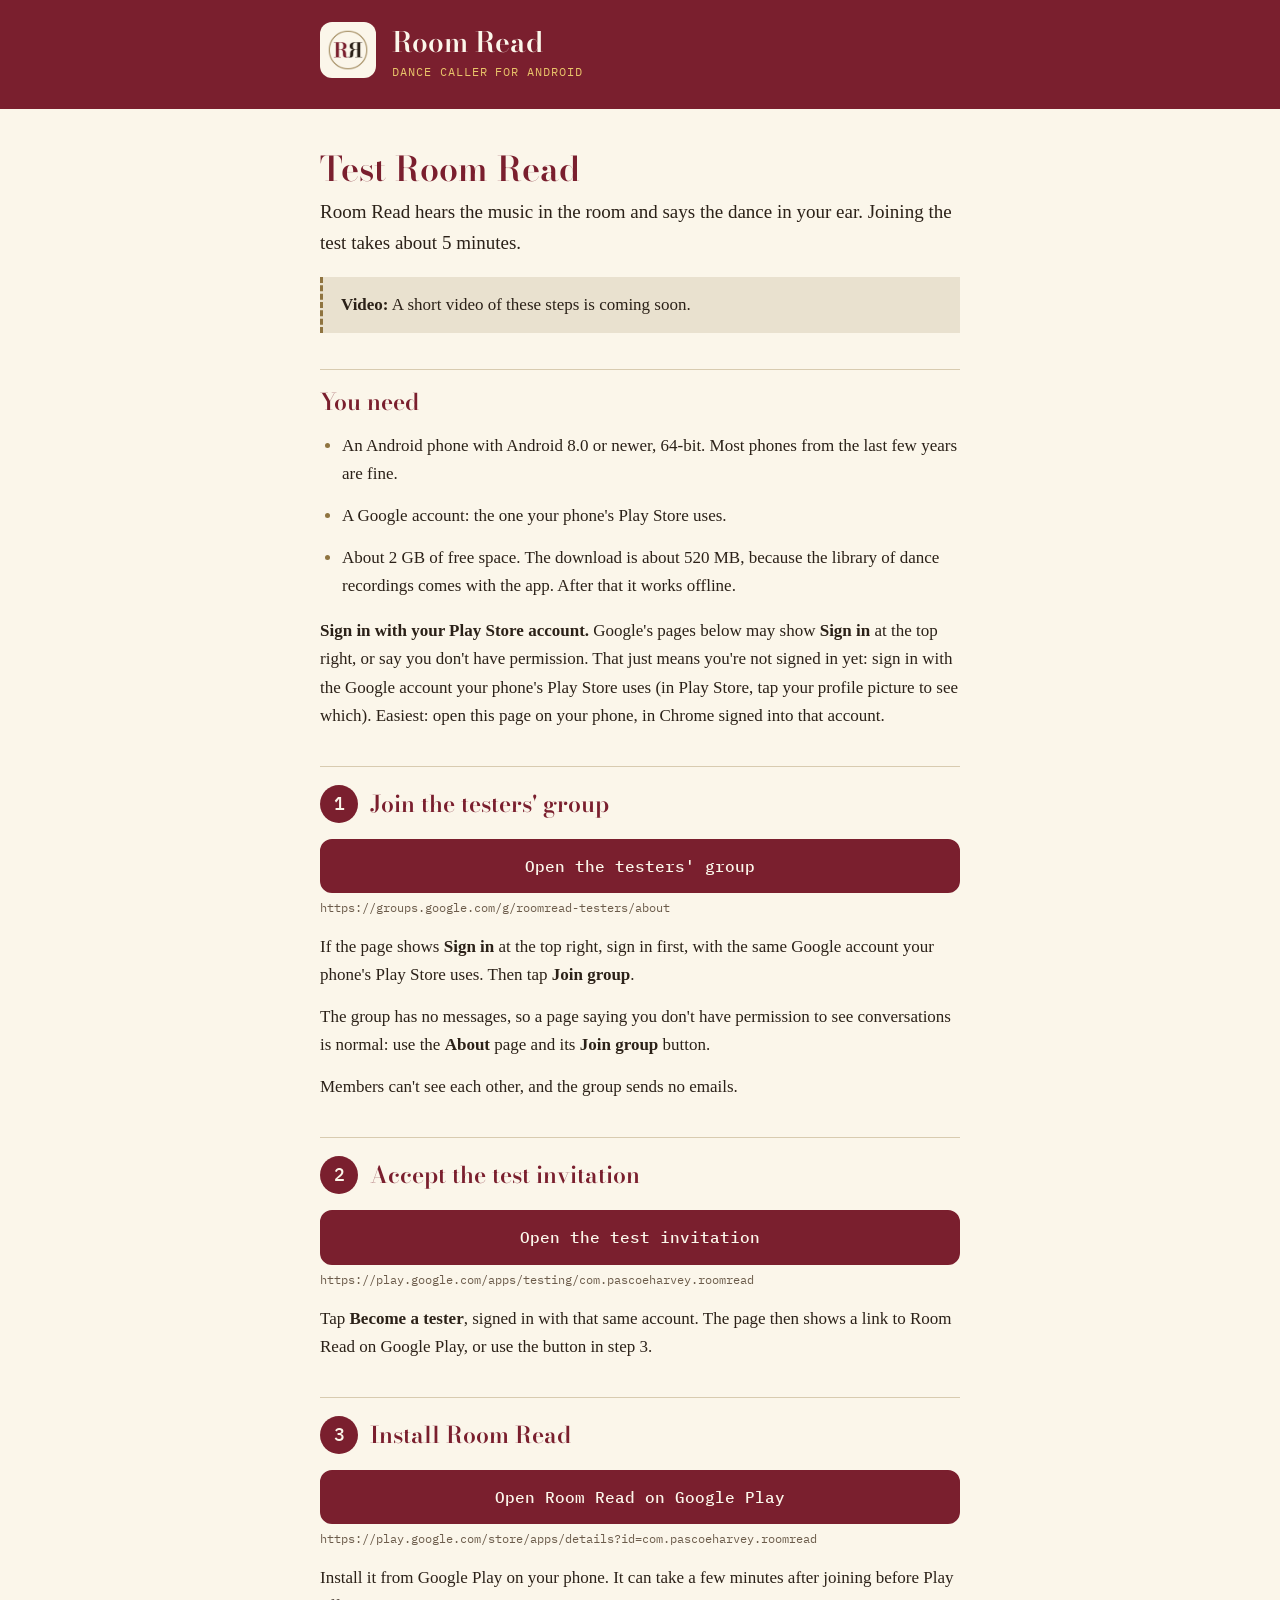
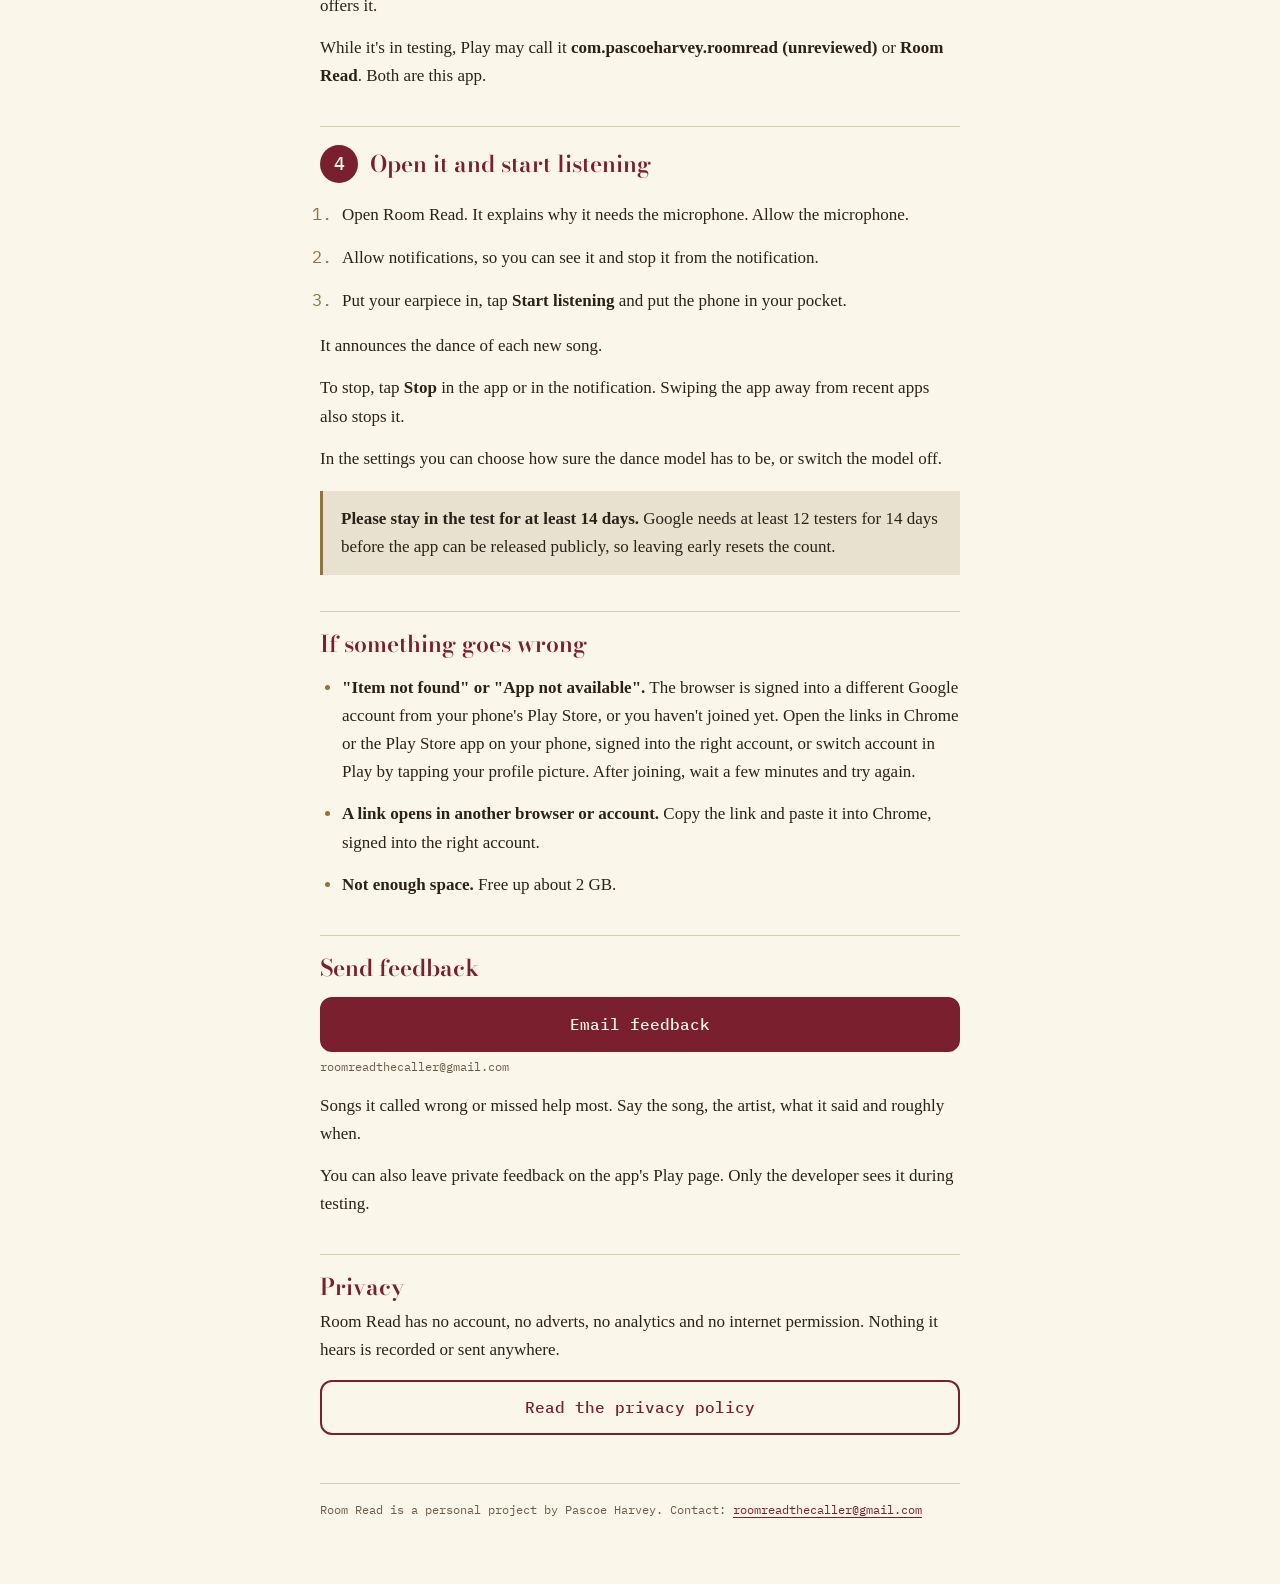
==== roomread/test/index.html @ 94b8e23c "Tester guide: open the group and Play links in a new tab Co-Authored-By: Claude Opus 5.5 <noreply@an" ====
<!doctype html>
<html lang="en-GB">
<head>
<meta charset="utf-8">
<meta name="viewport" content="width=device-width, initial-scale=1">
<title>Test Room Read</title>
<meta name="description" content="How to join the Room Read test on your Android phone.">
<link rel="icon" href="/roomread/icon-512.png">
<link rel="preconnect" href="https://fonts.googleapis.com"><link rel="preconnect" href="https://fonts.gstatic.com" crossorigin>
<link href="https://fonts.googleapis.com/css2?family=Bodoni+Moda:opsz,wght@6..96,600&family=IBM+Plex+Mono:wght@400;500&display=swap" rel="stylesheet">
<link rel="stylesheet" href="/style.css">
</head>
<body>
<header class="band"><div class="wrap">
  <a href="/roomread/"><img src="/roomread/icon-cream.png" alt=""></a>
  <div><div class="name"><a href="/roomread/">Room Read</a></div><div class="sub">dance caller for Android</div></div>
</div></header>
<main class="wrap">
<h1>Test Room Read</h1>
<p class="lede">Room Read hears the music in the room and says the dance in your ear. Joining the test takes about 5 minutes.</p>

<div class="card video">
<!-- VIDEO PLACEHOLDER. When the video is ready, replace the paragraph below with:
<iframe src="https://www.youtube-nocookie.com/embed/<ID>" title="How to join the Room Read test" style="display:block;width:100%;aspect-ratio:16/9;border:0" allow="encrypted-media; picture-in-picture" allowfullscreen loading="lazy"></iframe>
-->
<p><strong>Video:</strong> A short video of these steps is coming soon.</p>
</div>

<h2>You need</h2>
<ul>
<li>An Android phone with Android 8.0 or newer, 64-bit. Most phones from the last few years are fine.</li>
<li>A Google account: the one your phone's Play Store uses.</li>
<li>About 2 GB of free space. The download is about 520 MB, because the library of dance recordings comes with the app. After that it works offline.</li>
</ul>
<p><strong>Sign in with your Play Store account.</strong> Google's pages below may show <strong>Sign in</strong> at the top right, or say you don't have permission. That just means you're not signed in yet: sign in with the Google account your phone's Play Store uses (in Play Store, tap your profile picture to see which). Easiest: open this page on your phone, in Chrome signed into that account.</p>

<h2 class="step"><span class="n">1</span>Join the testers' group</h2>
<a class="button" href="https://groups.google.com/g/roomread-testers/about" target="_blank" rel="noopener">Open the testers' group</a>
<p class="url">https://groups.google.com/g/roomread-testers/about</p>
<p>If the page shows <strong>Sign in</strong> at the top right, sign in first, with the same Google account your phone's Play Store uses. Then tap <strong>Join group</strong>.</p>
<p>The group has no messages, so a page saying you don't have permission to see conversations is normal: use the <strong>About</strong> page and its <strong>Join group</strong> button.</p>
<p>Members can't see each other, and the group sends no emails.</p>

<h2 class="step"><span class="n">2</span>Accept the test invitation</h2>
<a class="button" href="https://play.google.com/apps/testing/com.pascoeharvey.roomread" target="_blank" rel="noopener">Open the test invitation</a>
<p class="url">https://play.google.com/apps/testing/com.pascoeharvey.roomread</p>
<p>Tap <strong>Become a tester</strong>, signed in with that same account. The page then shows a link to Room Read on Google Play, or use the button in step 3.</p>

<h2 class="step"><span class="n">3</span>Install Room Read</h2>
<a class="button" href="https://play.google.com/store/apps/details?id=com.pascoeharvey.roomread" target="_blank" rel="noopener">Open Room Read on Google Play</a>
<p class="url">https://play.google.com/store/apps/details?id=com.pascoeharvey.roomread</p>
<p>Install it from Google Play on your phone. It can take a few minutes after joining before Play offers it.</p>
<p>While it's in testing, Play may call it <strong>com.pascoeharvey.roomread (unreviewed)</strong> or <strong>Room Read</strong>. Both are this app.</p>

<h2 class="step"><span class="n">4</span>Open it and start listening</h2>
<ol>
<li>Open Room Read. It explains why it needs the microphone. Allow the microphone.</li>
<li>Allow notifications, so you can see it and stop it from the notification.</li>
<li>Put your earpiece in, tap <strong>Start listening</strong> and put the phone in your pocket.</li>
</ol>
<p>It announces the dance of each new song.</p>
<p>To stop, tap <strong>Stop</strong> in the app or in the notification. Swiping the app away from recent apps also stops it.</p>
<p>In the settings you can choose how sure the dance model has to be, or switch the model off.</p>

<div class="card"><strong>Please stay in the test for at least 14 days.</strong> Google needs at least 12 testers for 14 days before the app can be released publicly, so leaving early resets the count.</div>

<h2>If something goes wrong</h2>
<ul>
<li><strong>"Item not found" or "App not available".</strong> The browser is signed into a different Google account from your phone's Play Store, or you haven't joined yet. Open the links in Chrome or the Play Store app on your phone, signed into the right account, or switch account in Play by tapping your profile picture. After joining, wait a few minutes and try again.</li>
<li><strong>A link opens in another browser or account.</strong> Copy the link and paste it into Chrome, signed into the right account.</li>
<li><strong>Not enough space.</strong> Free up about 2 GB.</li>
</ul>

<h2>Send feedback</h2>
<a class="button" href="mailto:roomreadthecaller@gmail.com">Email feedback</a>
<p class="url">roomreadthecaller@gmail.com</p>
<p>Songs it called wrong or missed help most. Say the song, the artist, what it said and roughly when.</p>
<p>You can also leave private feedback on the app's Play page. Only the developer sees it during testing.</p>

<h2>Privacy</h2>
<p>Room Read has no account, no adverts, no analytics and no internet permission. Nothing it hears is recorded or sent anywhere.</p>
<a class="button secondary" href="https://apps.pascoeharvey.com/roomread/privacy/">Read the privacy policy</a>

<footer>Room Read is a personal project by Pascoe Harvey. Contact: <a href="mailto:roomreadthecaller@gmail.com">roomreadthecaller@gmail.com</a></footer>
</main>
</body>
</html>
---- style.css ----
/* Room Read: the app's palette (app/src/main/java/com/thecaller/app/ui/Theme.kt) */
:root {
  --paper: #FBF6EA; --paper-sunk: #E9E1CF; --rule: #D8CBB0;
  --ink: #2B2118; --ink-soft: #6B5B4A;
  --oxblood: #7A1F2E; --brass: #8F7440; --light-brass: #E9C46A;
}
@media (prefers-color-scheme: dark) {
  :root { --paper: #1A1410; --paper-sunk: #241C16; --rule: #4A3C2E;
          --ink: #F3EADB; --ink-soft: #C7B8A3; --oxblood: #D98A95; --brass: #E9C46A; }
}
* { box-sizing: border-box; }
html { -webkit-text-size-adjust: 100%; }
body {
  margin: 0; background: var(--paper); color: var(--ink);
  font: 17px/1.65 Georgia, "Iowan Old Style", "Times New Roman", serif;
}
.wrap { max-width: 680px; margin: 0 auto; padding: 0 20px 64px; }
header.band { background: #7A1F2E; color: #FBF6EA; }
header.band .wrap { display: flex; align-items: center; gap: 16px; padding-top: 22px; padding-bottom: 22px; }
header.band img { width: 56px; height: 56px; border-radius: 12px; flex: none; }
header.band .name { font-family: "Bodoni Moda", Didot, "Bodoni 72", serif; font-weight: 600; font-size: 28px; line-height: 1.1; }
header.band .sub { font-family: "IBM Plex Mono", ui-monospace, monospace; font-size: 12px; letter-spacing: .08em; text-transform: uppercase; color: #E9C46A; margin-top: 4px; }
header.band a { color: inherit; text-decoration: none; }
h1, h2 { font-family: "Bodoni Moda", Didot, "Bodoni 72", serif; font-weight: 600; color: var(--oxblood); line-height: 1.2; }
h1 { font-size: 34px; margin: 40px 0 6px; }
h2 { font-size: 23px; margin: 36px 0 8px; padding-top: 18px; border-top: 1px solid var(--rule); }
.meta { font-family: "IBM Plex Mono", ui-monospace, monospace; font-size: 13px; color: var(--ink-soft); margin: 0 0 24px; }
p, li { margin: 0 0 14px; }
ul { padding-left: 22px; }
li::marker { color: var(--brass); }
strong { color: var(--ink); }
a { color: var(--oxblood); text-underline-offset: 3px; }
.lede { font-size: 19px; }
.card { background: var(--paper-sunk); border-left: 3px solid var(--brass); padding: 14px 18px; margin: 18px 0; }
footer { border-top: 1px solid var(--rule); margin-top: 48px; padding-top: 16px;
         font-family: "IBM Plex Mono", ui-monospace, monospace; font-size: 12px; color: var(--ink-soft); }
@media (max-width: 420px) { body { font-size: 16px; } h1 { font-size: 28px; } header.band .name { font-size: 24px; } }

/* Tester guide (roomread/test/): numbered steps and links styled as big buttons */
h2.step { display: flex; align-items: center; gap: 12px; }
h2.step .n { flex: none; width: 38px; height: 38px; border-radius: 50%; background: var(--oxblood); color: var(--paper);
             font-family: "IBM Plex Mono", ui-monospace, monospace; font-size: 18px; font-weight: 500;
             display: inline-flex; align-items: center; justify-content: center; }
a.button { display: block; min-height: 52px; padding: 14px 18px; margin: 16px 0 6px; border-radius: 12px;
           background: var(--oxblood); color: var(--paper); border: 2px solid var(--oxblood);
           text-align: center; text-decoration: none; line-height: 1.4;
           font-family: "IBM Plex Mono", ui-monospace, monospace; font-size: 16px; font-weight: 500; }
a.button.secondary { background: transparent; color: var(--oxblood); }
a.button:active { opacity: .8; }
a.button:focus-visible { outline: 3px solid var(--brass); outline-offset: 3px; }
.url { font-family: "IBM Plex Mono", ui-monospace, monospace; font-size: 12px; line-height: 1.5; color: var(--ink-soft);
       overflow-wrap: anywhere; margin: 0 0 16px; }
ol { padding-left: 22px; }
ol li::marker { color: var(--brass); font-family: "IBM Plex Mono", ui-monospace, monospace; }
.card p:last-child { margin-bottom: 0; }
.card.video { border-left-style: dashed; }
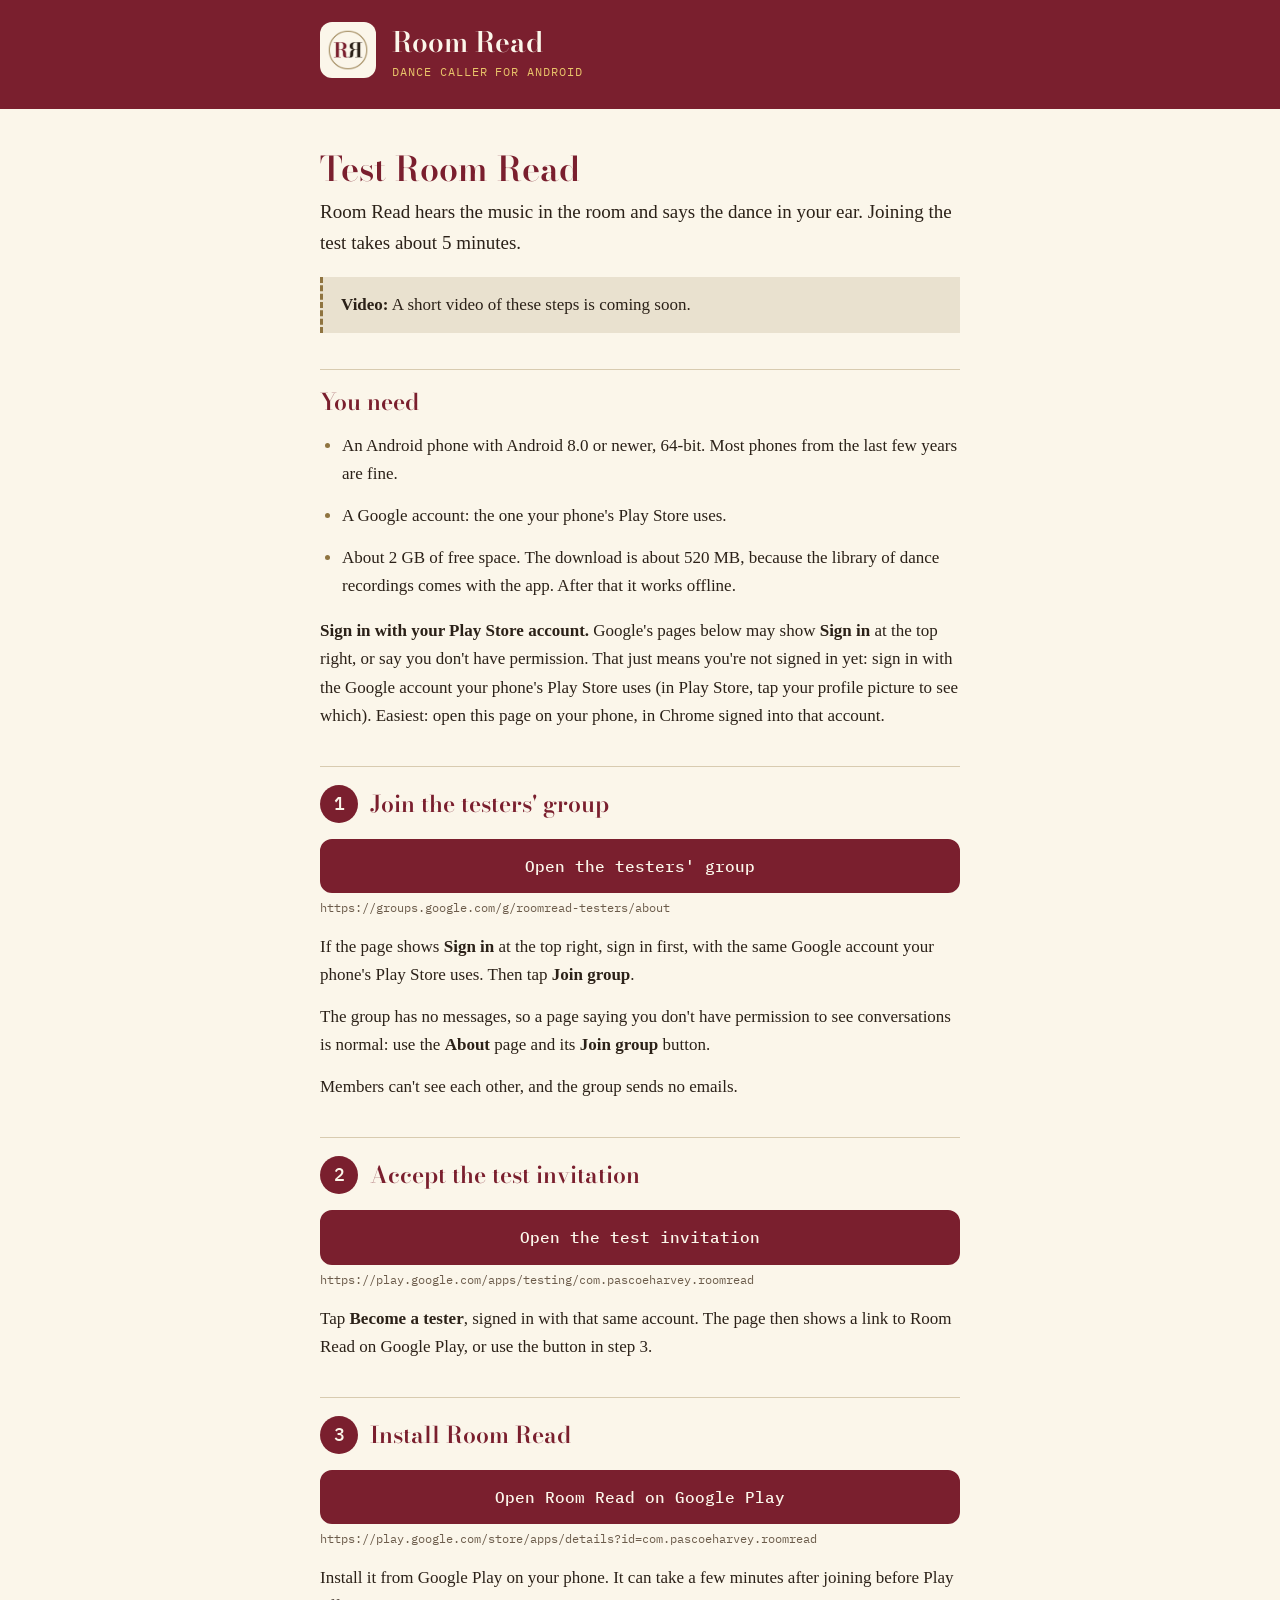
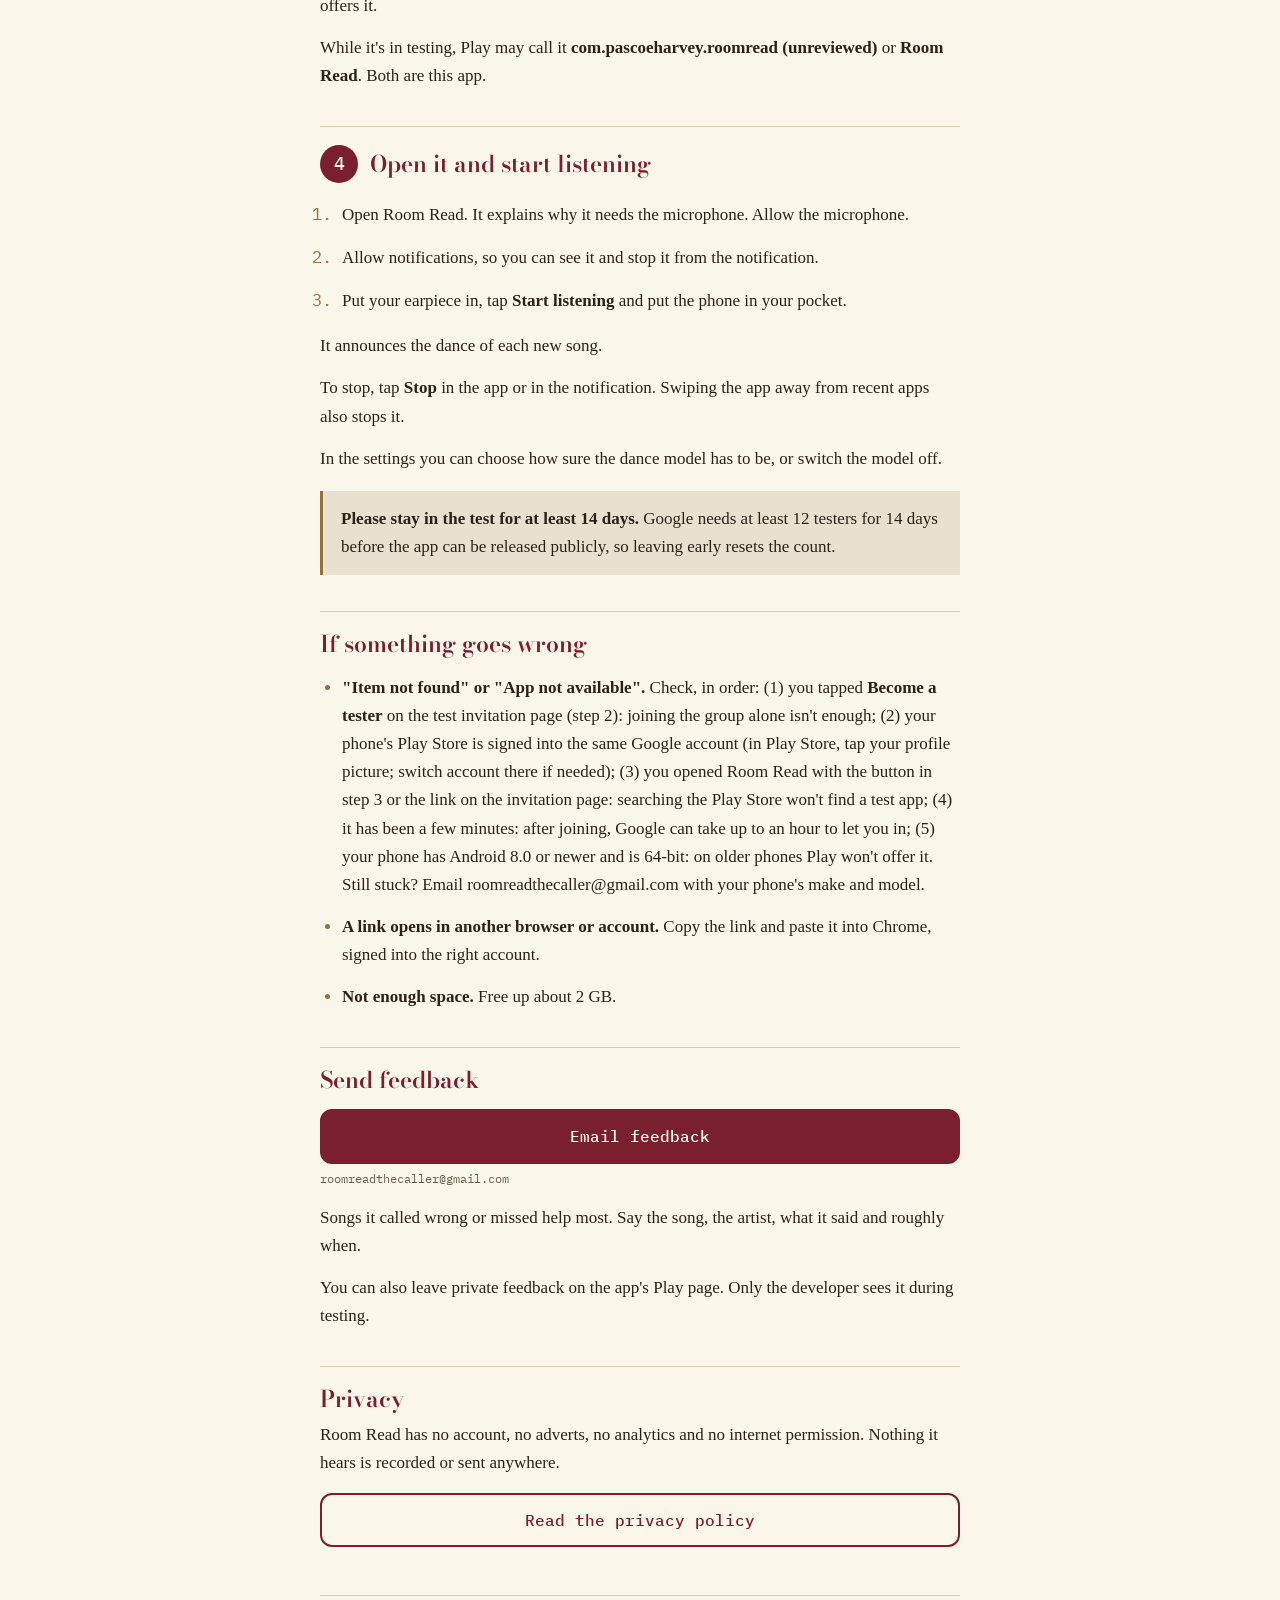
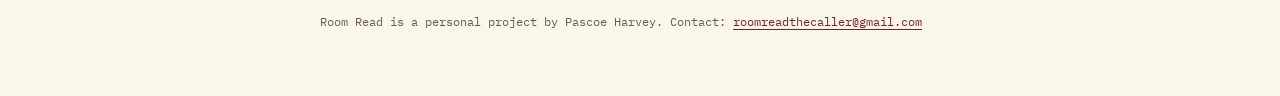
==== commit 47bc46f4: "Tester guide: a checklist for 'Item not found' Co-Authored-By: Claude Opus 5.5 <noreply@anthropic.co" ====
--- a/roomread/test/index.html
+++ b/roomread/test/index.html
@@ -66,7 +66,7 @@
 
 <h2>If something goes wrong</h2>
 <ul>
-<li><strong>"Item not found" or "App not available".</strong> The browser is signed into a different Google account from your phone's Play Store, or you haven't joined yet. Open the links in Chrome or the Play Store app on your phone, signed into the right account, or switch account in Play by tapping your profile picture. After joining, wait a few minutes and try again.</li>
+<li><strong>"Item not found" or "App not available".</strong> Check, in order: (1) you tapped <strong>Become a tester</strong> on the test invitation page (step 2): joining the group alone isn't enough; (2) your phone's Play Store is signed into the same Google account (in Play Store, tap your profile picture; switch account there if needed); (3) you opened Room Read with the button in step 3 or the link on the invitation page: searching the Play Store won't find a test app; (4) it has been a few minutes: after joining, Google can take up to an hour to let you in; (5) your phone has Android 8.0 or newer and is 64-bit: on older phones Play won't offer it. Still stuck? Email roomreadthecaller@gmail.com with your phone's make and model.</li>
 <li><strong>A link opens in another browser or account.</strong> Copy the link and paste it into Chrome, signed into the right account.</li>
 <li><strong>Not enough space.</strong> Free up about 2 GB.</li>
 </ul>
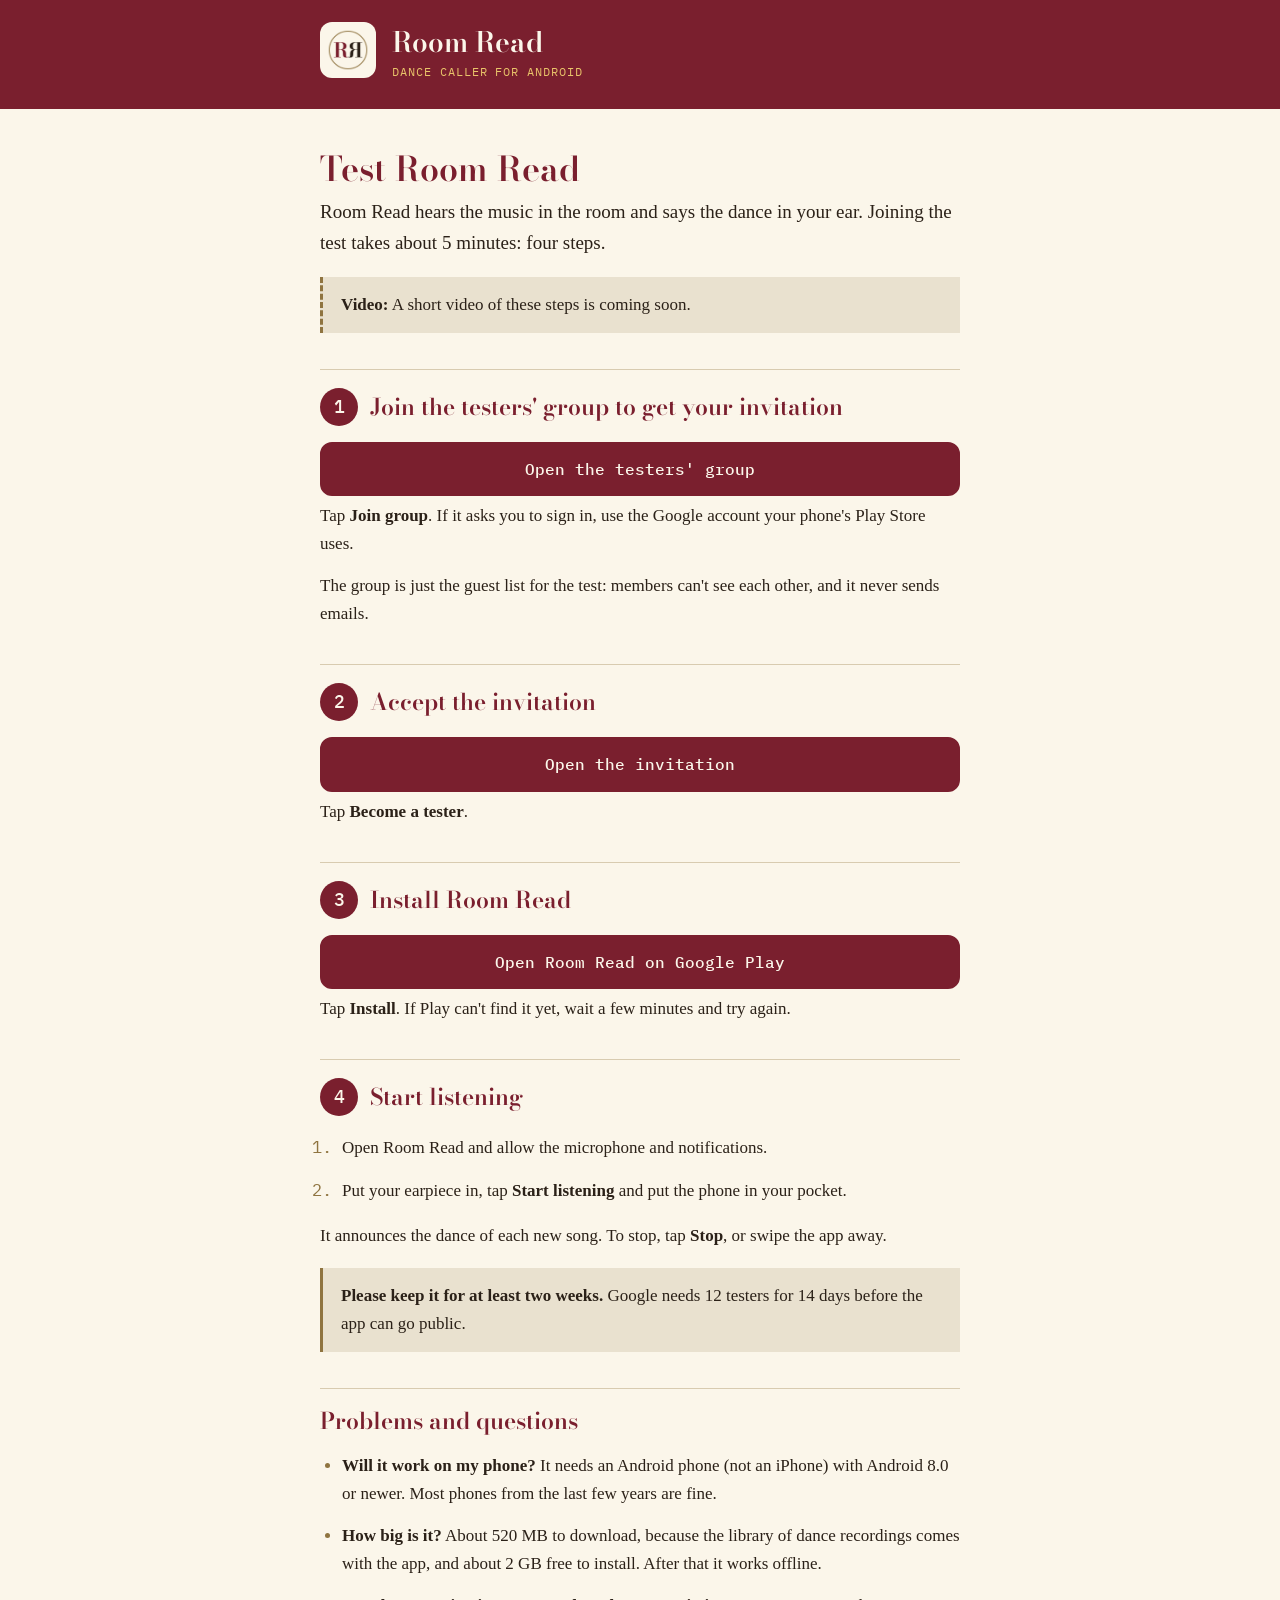
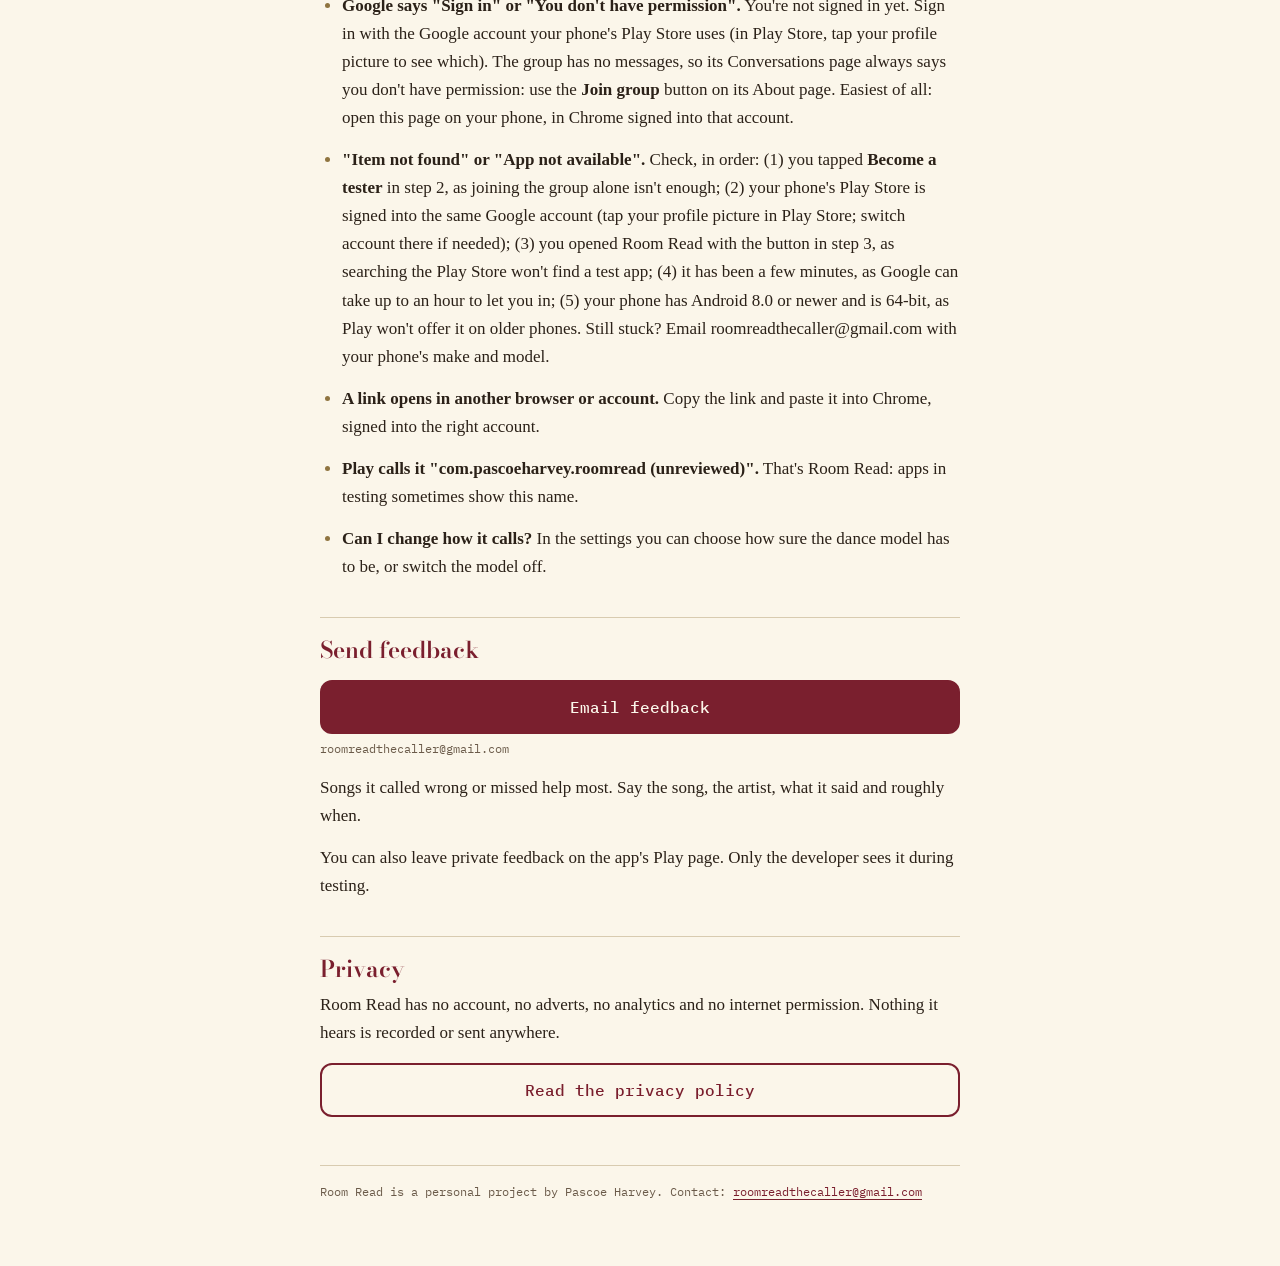
==== commit 505d1441: "Tester guide: four short steps up front, the detail moved to Problems and questions Co-Authored-By: " ====
--- a/roomread/test/index.html
+++ b/roomread/test/index.html
@@ -17,7 +17,7 @@
 </div></header>
 <main class="wrap">
 <h1>Test Room Read</h1>
-<p class="lede">Room Read hears the music in the room and says the dance in your ear. Joining the test takes about 5 minutes.</p>
+<p class="lede">Room Read hears the music in the room and says the dance in your ear. Joining the test takes about 5 minutes: four steps.</p>
 
 <div class="card video">
 <!-- VIDEO PLACEHOLDER. When the video is ready, replace the paragraph below with:
@@ -26,49 +26,37 @@
 <p><strong>Video:</strong> A short video of these steps is coming soon.</p>
 </div>
 
-<h2>You need</h2>
-<ul>
-<li>An Android phone with Android 8.0 or newer, 64-bit. Most phones from the last few years are fine.</li>
-<li>A Google account: the one your phone's Play Store uses.</li>
-<li>About 2 GB of free space. The download is about 520 MB, because the library of dance recordings comes with the app. After that it works offline.</li>
-</ul>
-<p><strong>Sign in with your Play Store account.</strong> Google's pages below may show <strong>Sign in</strong> at the top right, or say you don't have permission. That just means you're not signed in yet: sign in with the Google account your phone's Play Store uses (in Play Store, tap your profile picture to see which). Easiest: open this page on your phone, in Chrome signed into that account.</p>
+<h2 class="step"><span class="n">1</span>Join the testers' group to get your invitation</h2>
+<a class="button" href="https://groups.google.com/g/roomread-testers/about" target="_blank" rel="noopener">Open the testers' group</a>
+<p>Tap <strong>Join group</strong>. If it asks you to sign in, use the Google account your phone's Play Store uses.</p>
+<p>The group is just the guest list for the test: members can't see each other, and it never sends emails.</p>
 
-<h2 class="step"><span class="n">1</span>Join the testers' group</h2>
-<a class="button" href="https://groups.google.com/g/roomread-testers/about" target="_blank" rel="noopener">Open the testers' group</a>
-<p class="url">https://groups.google.com/g/roomread-testers/about</p>
-<p>If the page shows <strong>Sign in</strong> at the top right, sign in first, with the same Google account your phone's Play Store uses. Then tap <strong>Join group</strong>.</p>
-<p>The group has no messages, so a page saying you don't have permission to see conversations is normal: use the <strong>About</strong> page and its <strong>Join group</strong> button.</p>
-<p>Members can't see each other, and the group sends no emails.</p>
-
-<h2 class="step"><span class="n">2</span>Accept the test invitation</h2>
-<a class="button" href="https://play.google.com/apps/testing/com.pascoeharvey.roomread" target="_blank" rel="noopener">Open the test invitation</a>
-<p class="url">https://play.google.com/apps/testing/com.pascoeharvey.roomread</p>
-<p>Tap <strong>Become a tester</strong>, signed in with that same account. The page then shows a link to Room Read on Google Play, or use the button in step 3.</p>
+<h2 class="step"><span class="n">2</span>Accept the invitation</h2>
+<a class="button" href="https://play.google.com/apps/testing/com.pascoeharvey.roomread" target="_blank" rel="noopener">Open the invitation</a>
+<p>Tap <strong>Become a tester</strong>.</p>
 
 <h2 class="step"><span class="n">3</span>Install Room Read</h2>
 <a class="button" href="https://play.google.com/store/apps/details?id=com.pascoeharvey.roomread" target="_blank" rel="noopener">Open Room Read on Google Play</a>
-<p class="url">https://play.google.com/store/apps/details?id=com.pascoeharvey.roomread</p>
-<p>Install it from Google Play on your phone. It can take a few minutes after joining before Play offers it.</p>
-<p>While it's in testing, Play may call it <strong>com.pascoeharvey.roomread (unreviewed)</strong> or <strong>Room Read</strong>. Both are this app.</p>
+<p>Tap <strong>Install</strong>. If Play can't find it yet, wait a few minutes and try again.</p>
 
-<h2 class="step"><span class="n">4</span>Open it and start listening</h2>
+<h2 class="step"><span class="n">4</span>Start listening</h2>
 <ol>
-<li>Open Room Read. It explains why it needs the microphone. Allow the microphone.</li>
-<li>Allow notifications, so you can see it and stop it from the notification.</li>
+<li>Open Room Read and allow the microphone and notifications.</li>
 <li>Put your earpiece in, tap <strong>Start listening</strong> and put the phone in your pocket.</li>
 </ol>
-<p>It announces the dance of each new song.</p>
-<p>To stop, tap <strong>Stop</strong> in the app or in the notification. Swiping the app away from recent apps also stops it.</p>
-<p>In the settings you can choose how sure the dance model has to be, or switch the model off.</p>
+<p>It announces the dance of each new song. To stop, tap <strong>Stop</strong>, or swipe the app away.</p>
 
-<div class="card"><strong>Please stay in the test for at least 14 days.</strong> Google needs at least 12 testers for 14 days before the app can be released publicly, so leaving early resets the count.</div>
+<div class="card"><strong>Please keep it for at least two weeks.</strong> Google needs 12 testers for 14 days before the app can go public.</div>
 
-<h2>If something goes wrong</h2>
+<h2>Problems and questions</h2>
 <ul>
-<li><strong>"Item not found" or "App not available".</strong> Check, in order: (1) you tapped <strong>Become a tester</strong> on the test invitation page (step 2): joining the group alone isn't enough; (2) your phone's Play Store is signed into the same Google account (in Play Store, tap your profile picture; switch account there if needed); (3) you opened Room Read with the button in step 3 or the link on the invitation page: searching the Play Store won't find a test app; (4) it has been a few minutes: after joining, Google can take up to an hour to let you in; (5) your phone has Android 8.0 or newer and is 64-bit: on older phones Play won't offer it. Still stuck? Email roomreadthecaller@gmail.com with your phone's make and model.</li>
+<li><strong>Will it work on my phone?</strong> It needs an Android phone (not an iPhone) with Android 8.0 or newer. Most phones from the last few years are fine.</li>
+<li><strong>How big is it?</strong> About 520 MB to download, because the library of dance recordings comes with the app, and about 2 GB free to install. After that it works offline.</li>
+<li><strong>Google says "Sign in" or "You don't have permission".</strong> You're not signed in yet. Sign in with the Google account your phone's Play Store uses (in Play Store, tap your profile picture to see which). The group has no messages, so its Conversations page always says you don't have permission: use the <strong>Join group</strong> button on its About page. Easiest of all: open this page on your phone, in Chrome signed into that account.</li>
+<li><strong>"Item not found" or "App not available".</strong> Check, in order: (1) you tapped <strong>Become a tester</strong> in step 2, as joining the group alone isn't enough; (2) your phone's Play Store is signed into the same Google account (tap your profile picture in Play Store; switch account there if needed); (3) you opened Room Read with the button in step 3, as searching the Play Store won't find a test app; (4) it has been a few minutes, as Google can take up to an hour to let you in; (5) your phone has Android 8.0 or newer and is 64-bit, as Play won't offer it on older phones. Still stuck? Email roomreadthecaller@gmail.com with your phone's make and model.</li>
 <li><strong>A link opens in another browser or account.</strong> Copy the link and paste it into Chrome, signed into the right account.</li>
-<li><strong>Not enough space.</strong> Free up about 2 GB.</li>
+<li><strong>Play calls it "com.pascoeharvey.roomread (unreviewed)".</strong> That's Room Read: apps in testing sometimes show this name.</li>
+<li><strong>Can I change how it calls?</strong> In the settings you can choose how sure the dance model has to be, or switch the model off.</li>
 </ul>
 
 <h2>Send feedback</h2>
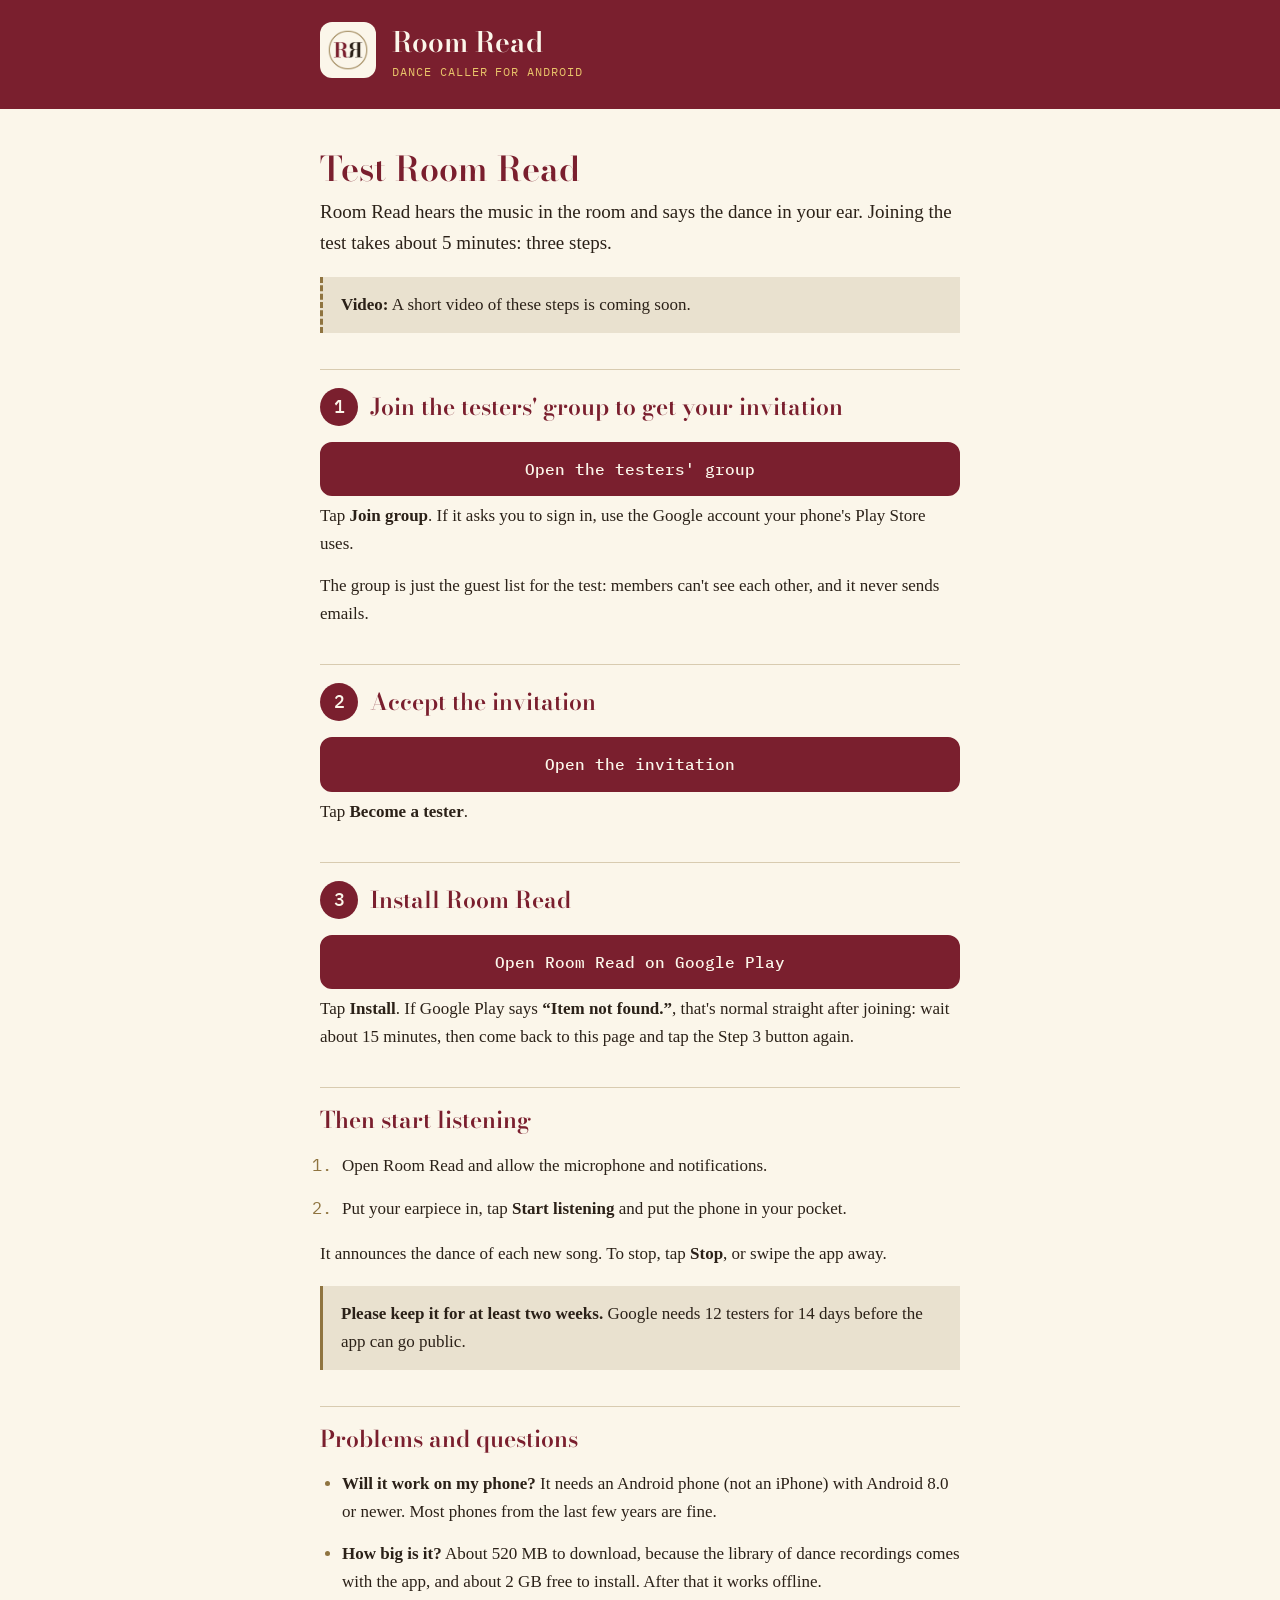
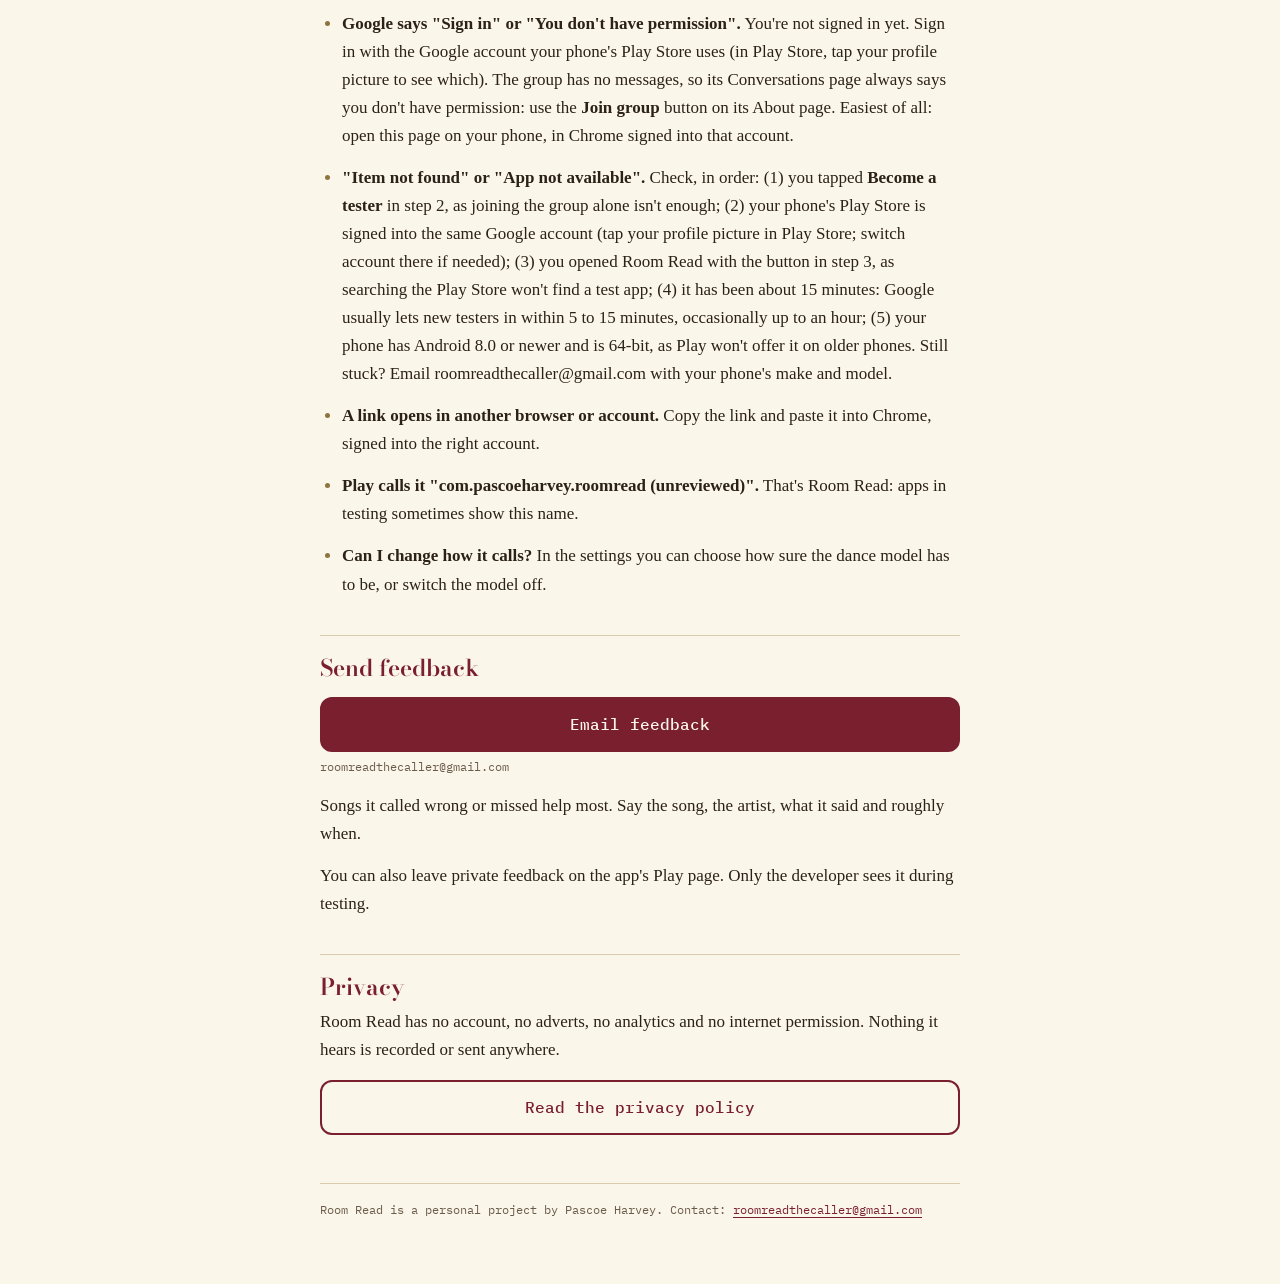
==== commit a90e3389: "Tester guide: three steps to join; 'Item not found', wait about 15 minutes (matches the tutorial vid" ====
--- a/roomread/test/index.html
+++ b/roomread/test/index.html
@@ -17,7 +17,7 @@
 </div></header>
 <main class="wrap">
 <h1>Test Room Read</h1>
-<p class="lede">Room Read hears the music in the room and says the dance in your ear. Joining the test takes about 5 minutes: four steps.</p>
+<p class="lede">Room Read hears the music in the room and says the dance in your ear. Joining the test takes about 5 minutes: three steps.</p>
 
 <div class="card video">
 <!-- VIDEO PLACEHOLDER. When the video is ready, replace the paragraph below with:
@@ -37,9 +37,9 @@
 
 <h2 class="step"><span class="n">3</span>Install Room Read</h2>
 <a class="button" href="https://play.google.com/store/apps/details?id=com.pascoeharvey.roomread" target="_blank" rel="noopener">Open Room Read on Google Play</a>
-<p>Tap <strong>Install</strong>. If Play can't find it yet, wait a few minutes and try again.</p>
+<p>Tap <strong>Install</strong>. If Google Play says <strong>“Item not found.”</strong>, that's normal straight after joining: wait about 15 minutes, then come back to this page and tap the Step 3 button again.</p>
 
-<h2 class="step"><span class="n">4</span>Start listening</h2>
+<h2>Then start listening</h2>
 <ol>
 <li>Open Room Read and allow the microphone and notifications.</li>
 <li>Put your earpiece in, tap <strong>Start listening</strong> and put the phone in your pocket.</li>
@@ -53,7 +53,7 @@
 <li><strong>Will it work on my phone?</strong> It needs an Android phone (not an iPhone) with Android 8.0 or newer. Most phones from the last few years are fine.</li>
 <li><strong>How big is it?</strong> About 520 MB to download, because the library of dance recordings comes with the app, and about 2 GB free to install. After that it works offline.</li>
 <li><strong>Google says "Sign in" or "You don't have permission".</strong> You're not signed in yet. Sign in with the Google account your phone's Play Store uses (in Play Store, tap your profile picture to see which). The group has no messages, so its Conversations page always says you don't have permission: use the <strong>Join group</strong> button on its About page. Easiest of all: open this page on your phone, in Chrome signed into that account.</li>
-<li><strong>"Item not found" or "App not available".</strong> Check, in order: (1) you tapped <strong>Become a tester</strong> in step 2, as joining the group alone isn't enough; (2) your phone's Play Store is signed into the same Google account (tap your profile picture in Play Store; switch account there if needed); (3) you opened Room Read with the button in step 3, as searching the Play Store won't find a test app; (4) it has been a few minutes, as Google can take up to an hour to let you in; (5) your phone has Android 8.0 or newer and is 64-bit, as Play won't offer it on older phones. Still stuck? Email roomreadthecaller@gmail.com with your phone's make and model.</li>
+<li><strong>"Item not found" or "App not available".</strong> Check, in order: (1) you tapped <strong>Become a tester</strong> in step 2, as joining the group alone isn't enough; (2) your phone's Play Store is signed into the same Google account (tap your profile picture in Play Store; switch account there if needed); (3) you opened Room Read with the button in step 3, as searching the Play Store won't find a test app; (4) it has been about 15 minutes: Google usually lets new testers in within 5 to 15 minutes, occasionally up to an hour; (5) your phone has Android 8.0 or newer and is 64-bit, as Play won't offer it on older phones. Still stuck? Email roomreadthecaller@gmail.com with your phone's make and model.</li>
 <li><strong>A link opens in another browser or account.</strong> Copy the link and paste it into Chrome, signed into the right account.</li>
 <li><strong>Play calls it "com.pascoeharvey.roomread (unreviewed)".</strong> That's Room Read: apps in testing sometimes show this name.</li>
 <li><strong>Can I change how it calls?</strong> In the settings you can choose how sure the dance model has to be, or switch the model off.</li>
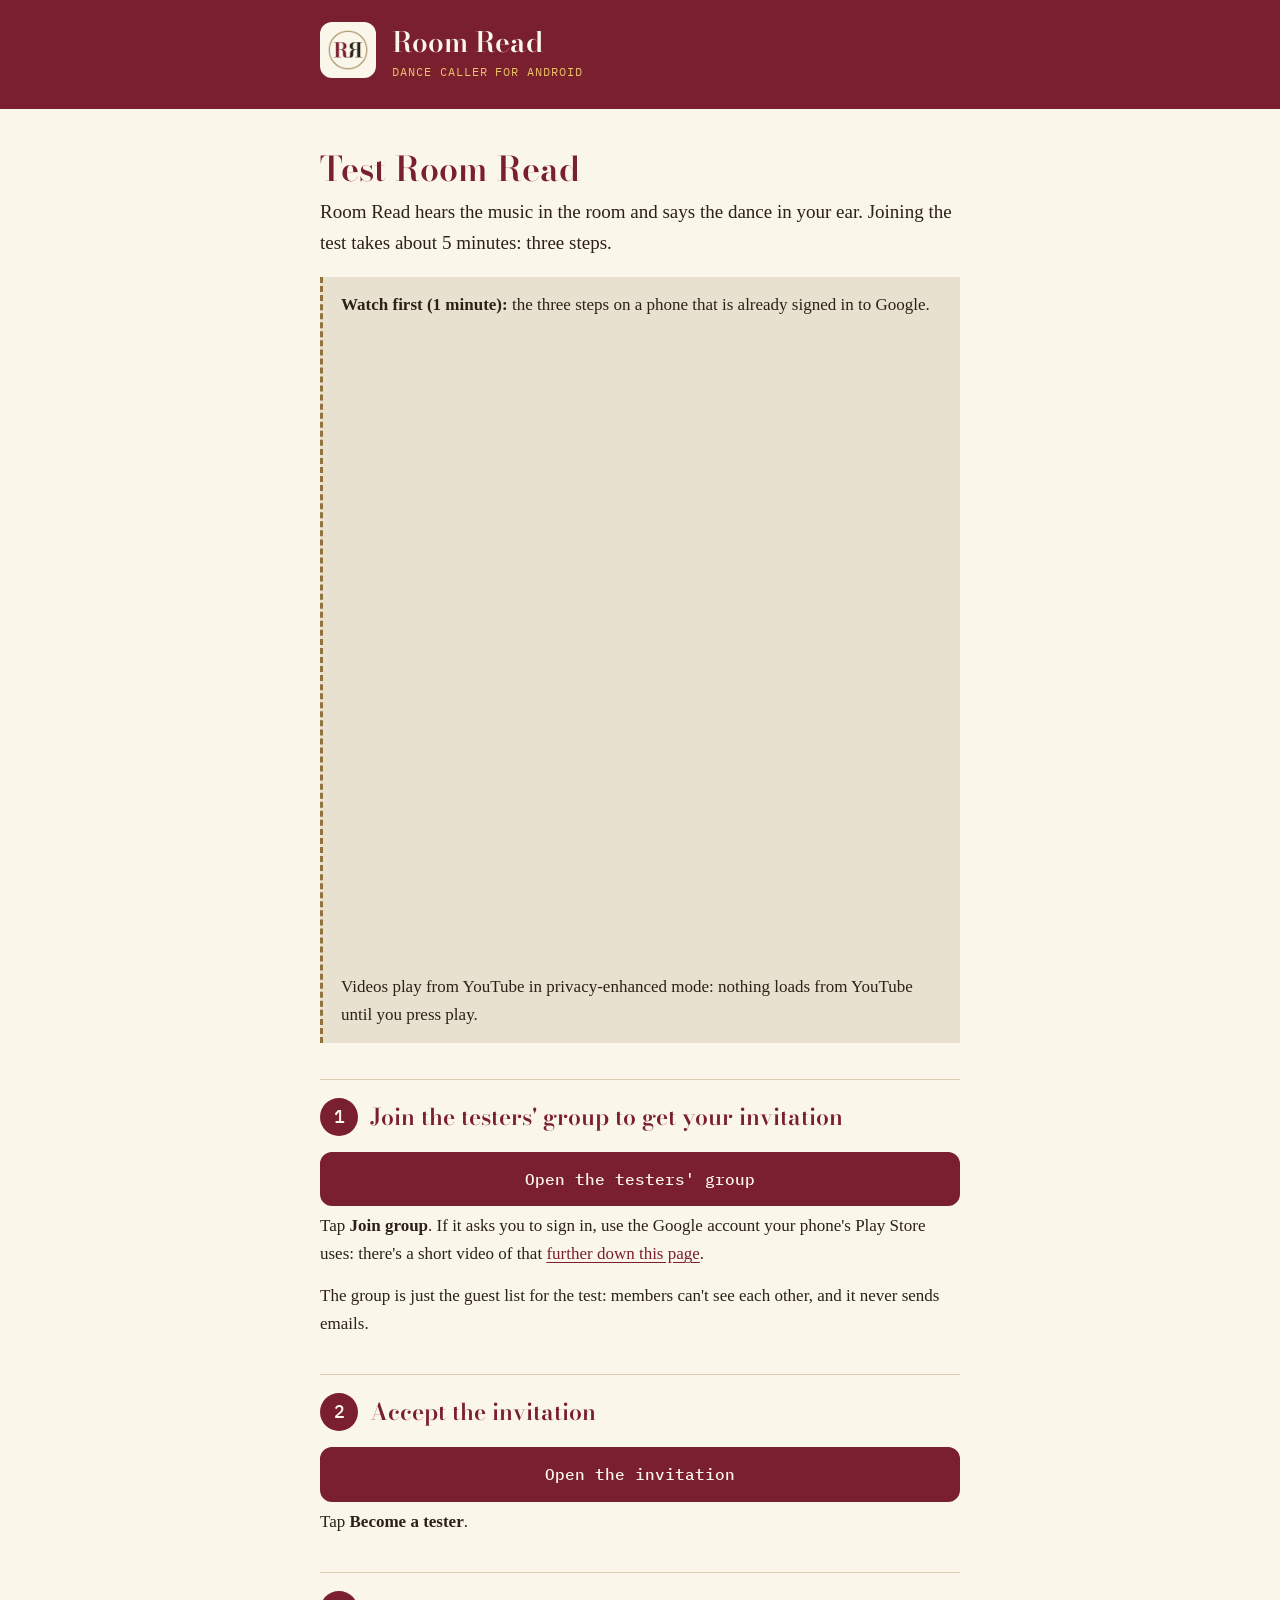
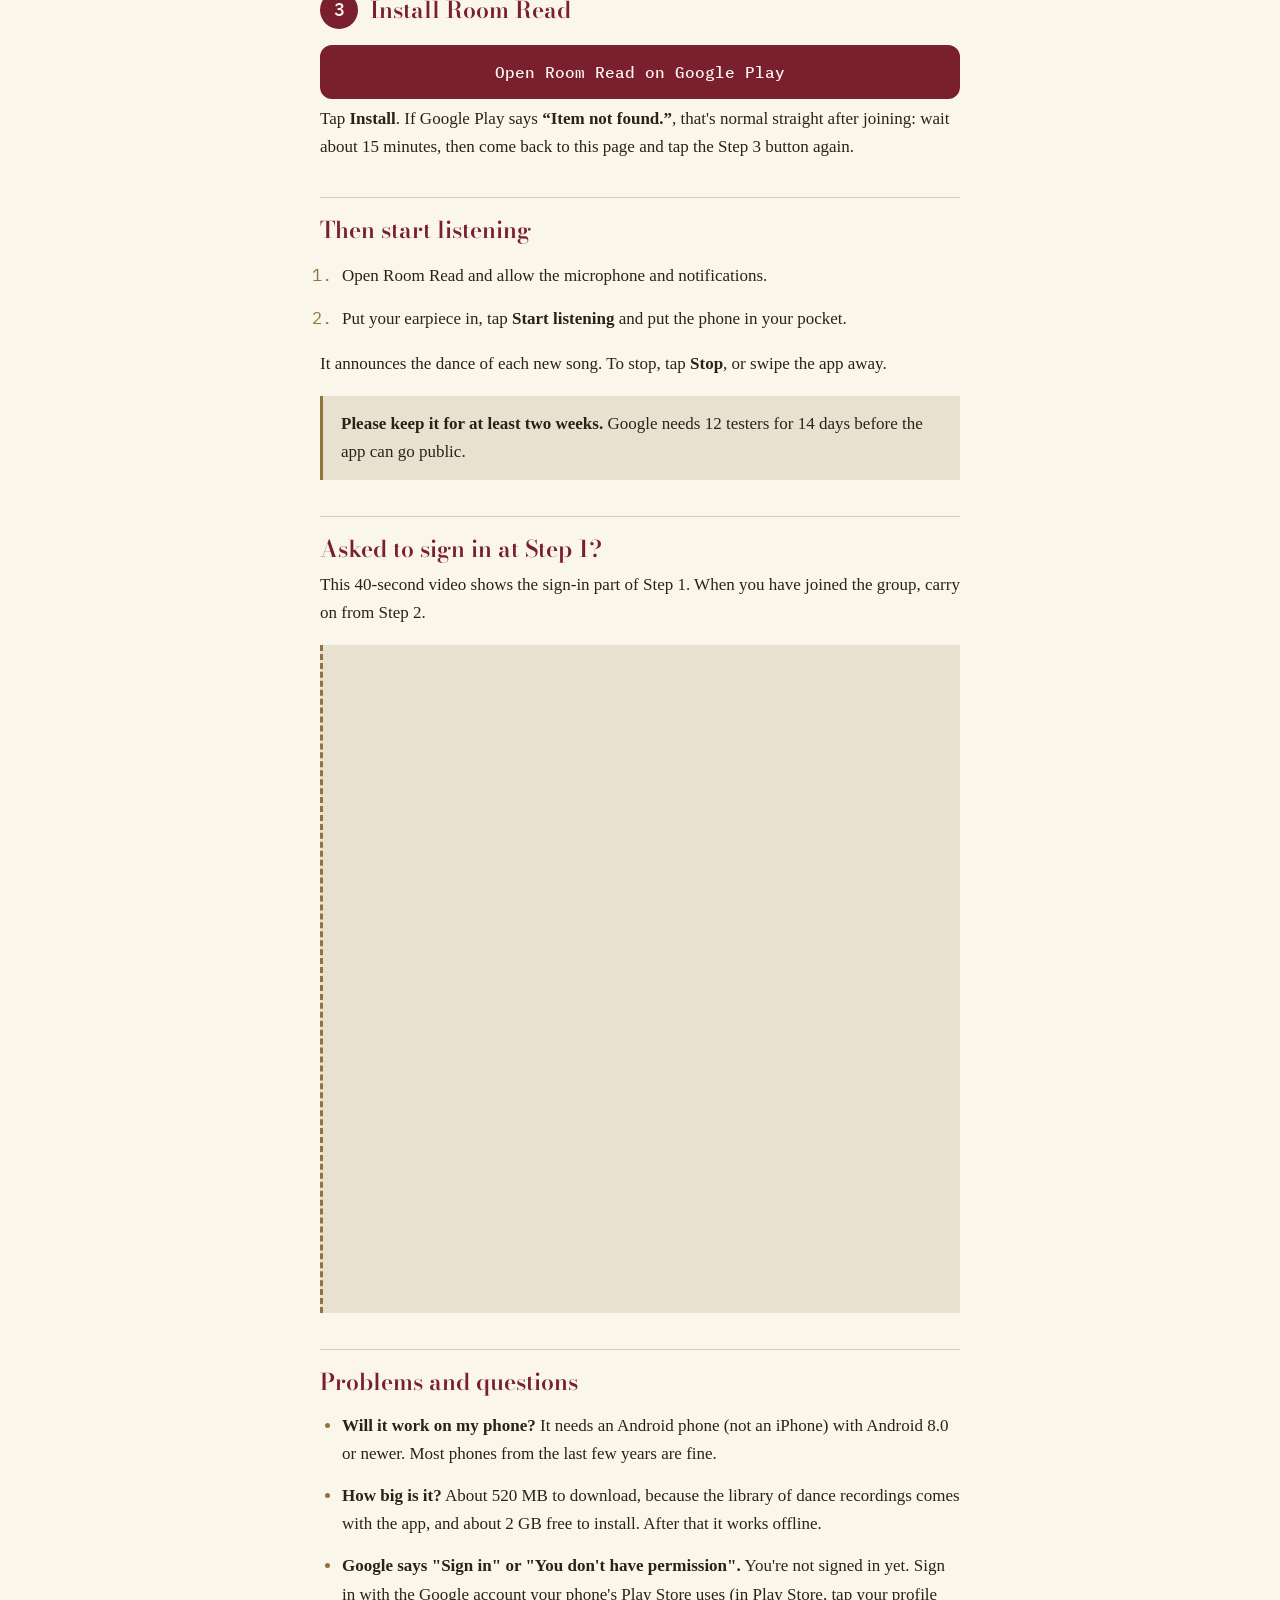
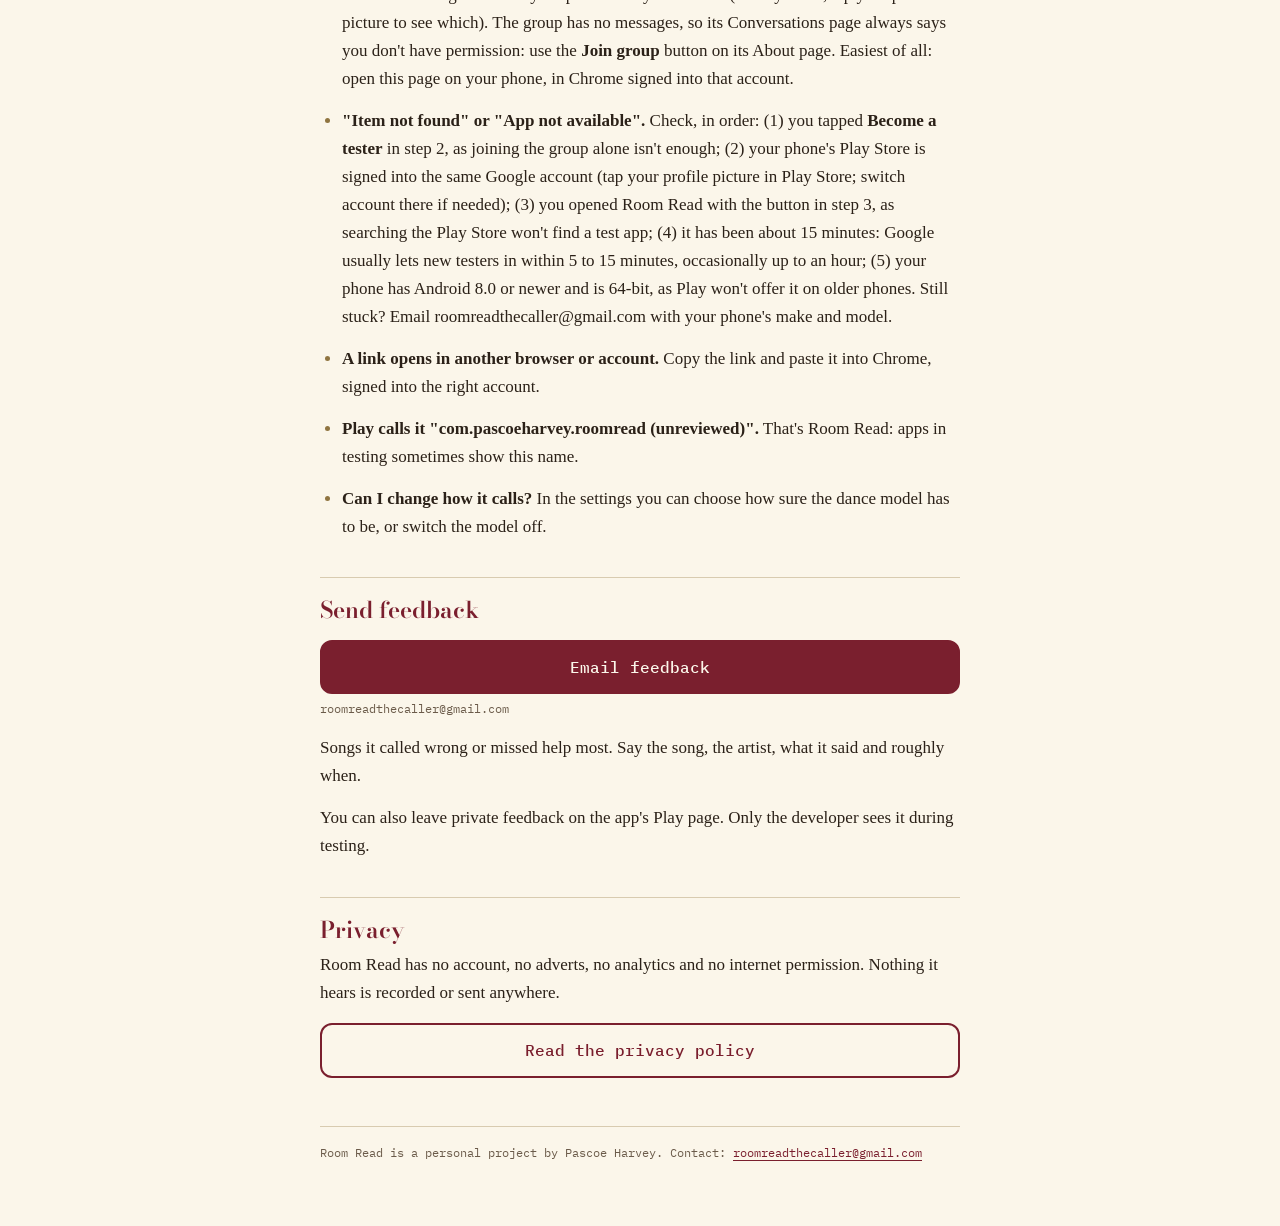
==== commit c7b98c01: "Tester guide: embed the two tutorial videos (main at the top, sign-in before the questions) Co-Autho" ====
--- a/roomread/test/index.html
+++ b/roomread/test/index.html
@@ -20,15 +20,14 @@
 <p class="lede">Room Read hears the music in the room and says the dance in your ear. Joining the test takes about 5 minutes: three steps.</p>
 
 <div class="card video">
-<!-- VIDEO PLACEHOLDER. When the video is ready, replace the paragraph below with:
-<iframe src="https://www.youtube-nocookie.com/embed/<ID>" title="How to join the Room Read test" style="display:block;width:100%;aspect-ratio:16/9;border:0" allow="encrypted-media; picture-in-picture" allowfullscreen loading="lazy"></iframe>
--->
-<p><strong>Video:</strong> A short video of these steps is coming soon.</p>
+<p><strong>Watch first (1 minute):</strong> the three steps on a phone that is already signed in to Google.</p>
+<iframe src="https://www.youtube-nocookie.com/embed/ey1AMDKxgSs?rel=0" title="How to join the Room Read test" style="display:block;width:100%;max-width:360px;aspect-ratio:9/16;margin:0 auto;border:0;border-radius:12px" allow="encrypted-media; picture-in-picture; fullscreen" allowfullscreen loading="lazy"></iframe>
+<p class="small">Videos play from YouTube in privacy-enhanced mode: nothing loads from YouTube until you press play.</p>
 </div>
 
 <h2 class="step"><span class="n">1</span>Join the testers' group to get your invitation</h2>
 <a class="button" href="https://groups.google.com/g/roomread-testers/about" target="_blank" rel="noopener">Open the testers' group</a>
-<p>Tap <strong>Join group</strong>. If it asks you to sign in, use the Google account your phone's Play Store uses.</p>
+<p>Tap <strong>Join group</strong>. If it asks you to sign in, use the Google account your phone's Play Store uses: there's a short video of that <a href="#signin-video">further down this page</a>.</p>
 <p>The group is just the guest list for the test: members can't see each other, and it never sends emails.</p>
 
 <h2 class="step"><span class="n">2</span>Accept the invitation</h2>
@@ -47,6 +46,12 @@
 <p>It announces the dance of each new song. To stop, tap <strong>Stop</strong>, or swipe the app away.</p>
 
 <div class="card"><strong>Please keep it for at least two weeks.</strong> Google needs 12 testers for 14 days before the app can go public.</div>
+
+<h2 id="signin-video">Asked to sign in at Step 1?</h2>
+<p>This 40-second video shows the sign-in part of Step 1. When you have joined the group, carry on from Step 2.</p>
+<div class="card video">
+<iframe src="https://www.youtube-nocookie.com/embed/NkWmdMTyX3s?rel=0" title="Room Read test: if Google asks you to sign in" style="display:block;width:100%;max-width:360px;aspect-ratio:9/16;margin:0 auto;border:0;border-radius:12px" allow="encrypted-media; picture-in-picture; fullscreen" allowfullscreen loading="lazy"></iframe>
+</div>
 
 <h2>Problems and questions</h2>
 <ul>
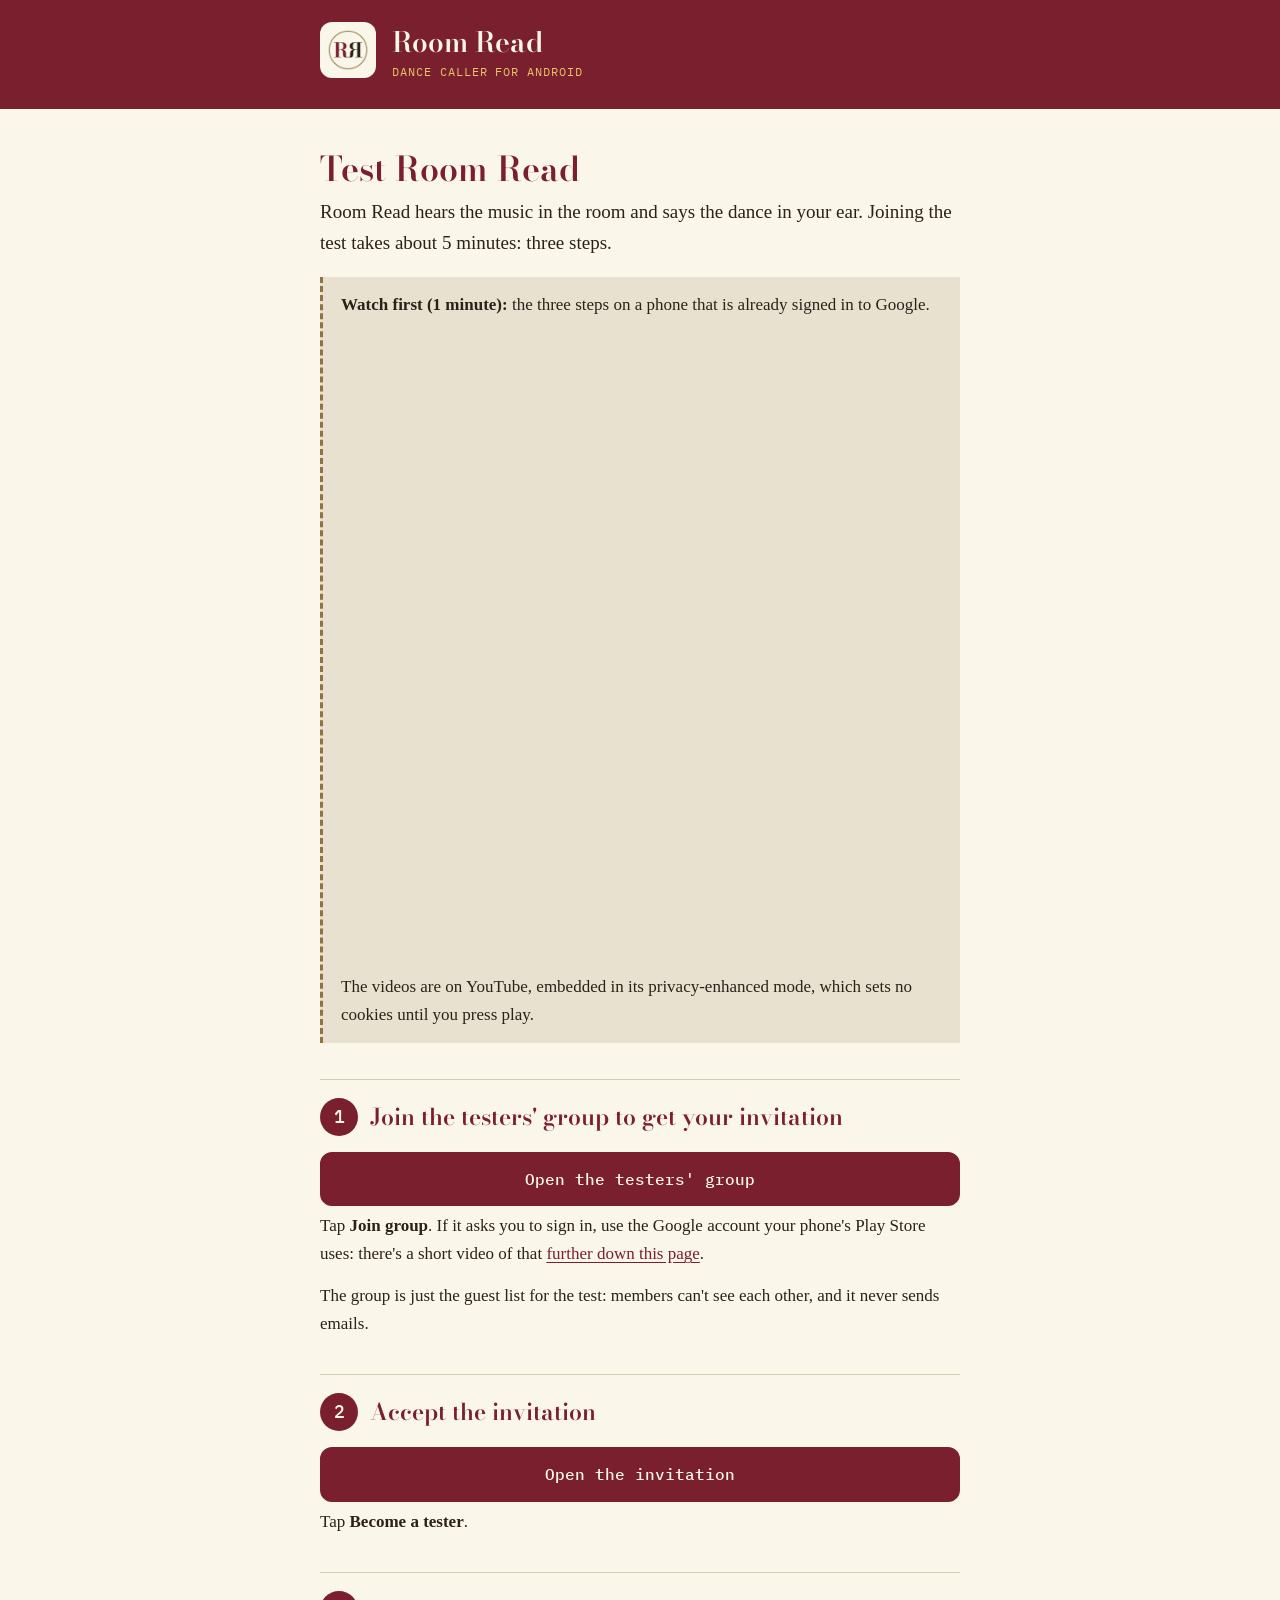
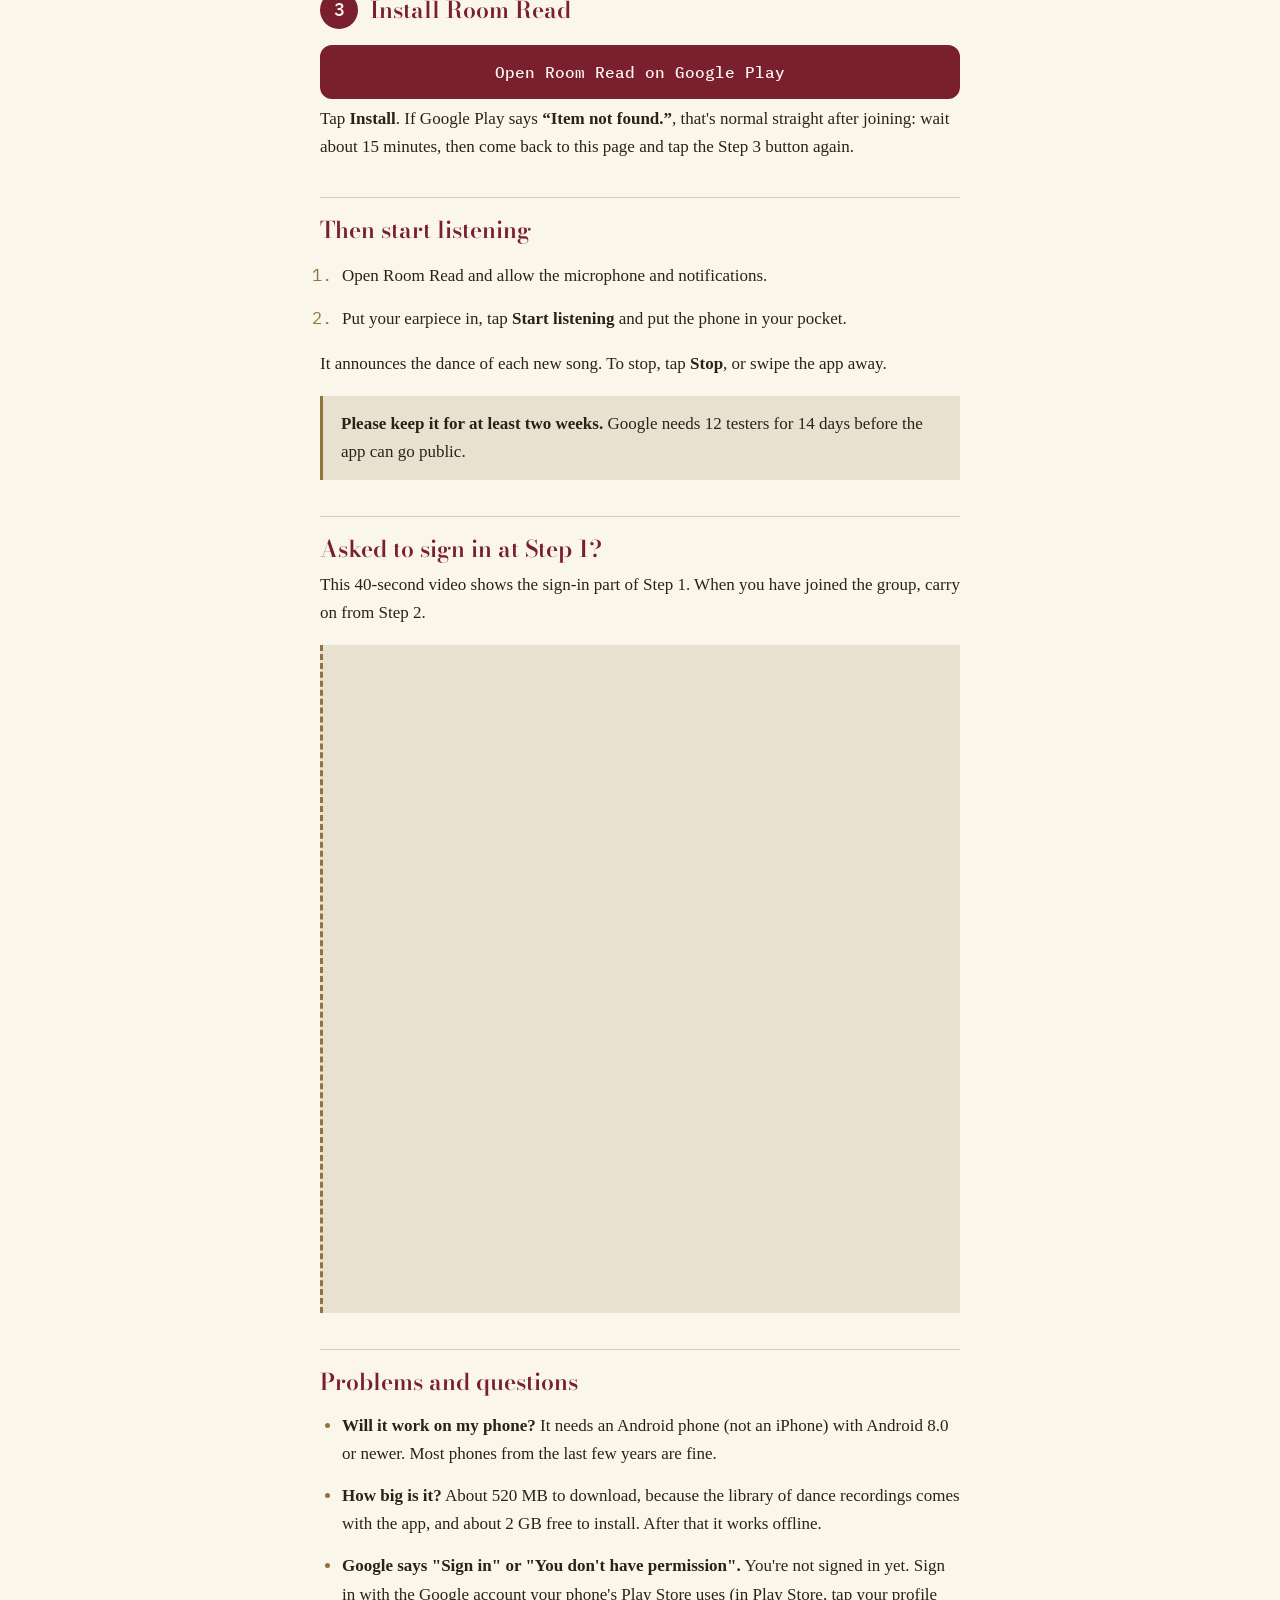
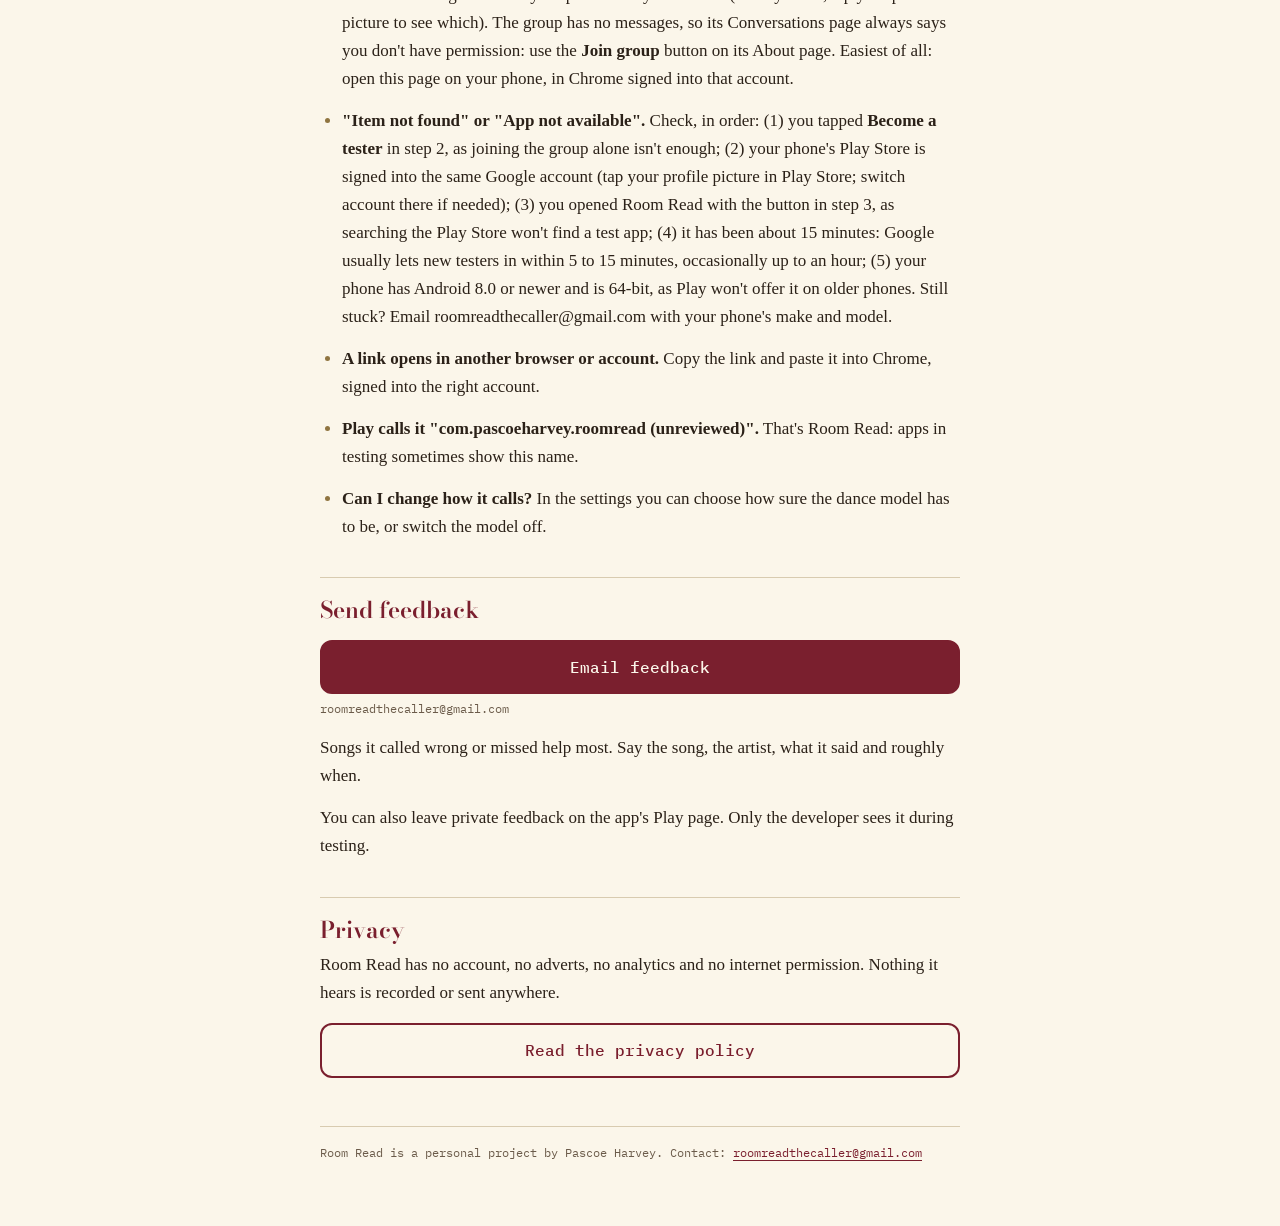
==== commit b695b4a8: "Tester guide: accurate wording for the privacy-enhanced YouTube embeds Co-Authored-By: Claude Opus 5" ====
--- a/roomread/test/index.html
+++ b/roomread/test/index.html
@@ -22,7 +22,7 @@
 <div class="card video">
 <p><strong>Watch first (1 minute):</strong> the three steps on a phone that is already signed in to Google.</p>
 <iframe src="https://www.youtube-nocookie.com/embed/ey1AMDKxgSs?rel=0" title="How to join the Room Read test" style="display:block;width:100%;max-width:360px;aspect-ratio:9/16;margin:0 auto;border:0;border-radius:12px" allow="encrypted-media; picture-in-picture; fullscreen" allowfullscreen loading="lazy"></iframe>
-<p class="small">Videos play from YouTube in privacy-enhanced mode: nothing loads from YouTube until you press play.</p>
+<p class="small">The videos are on YouTube, embedded in its privacy-enhanced mode, which sets no cookies until you press play.</p>
 </div>
 
 <h2 class="step"><span class="n">1</span>Join the testers' group to get your invitation</h2>
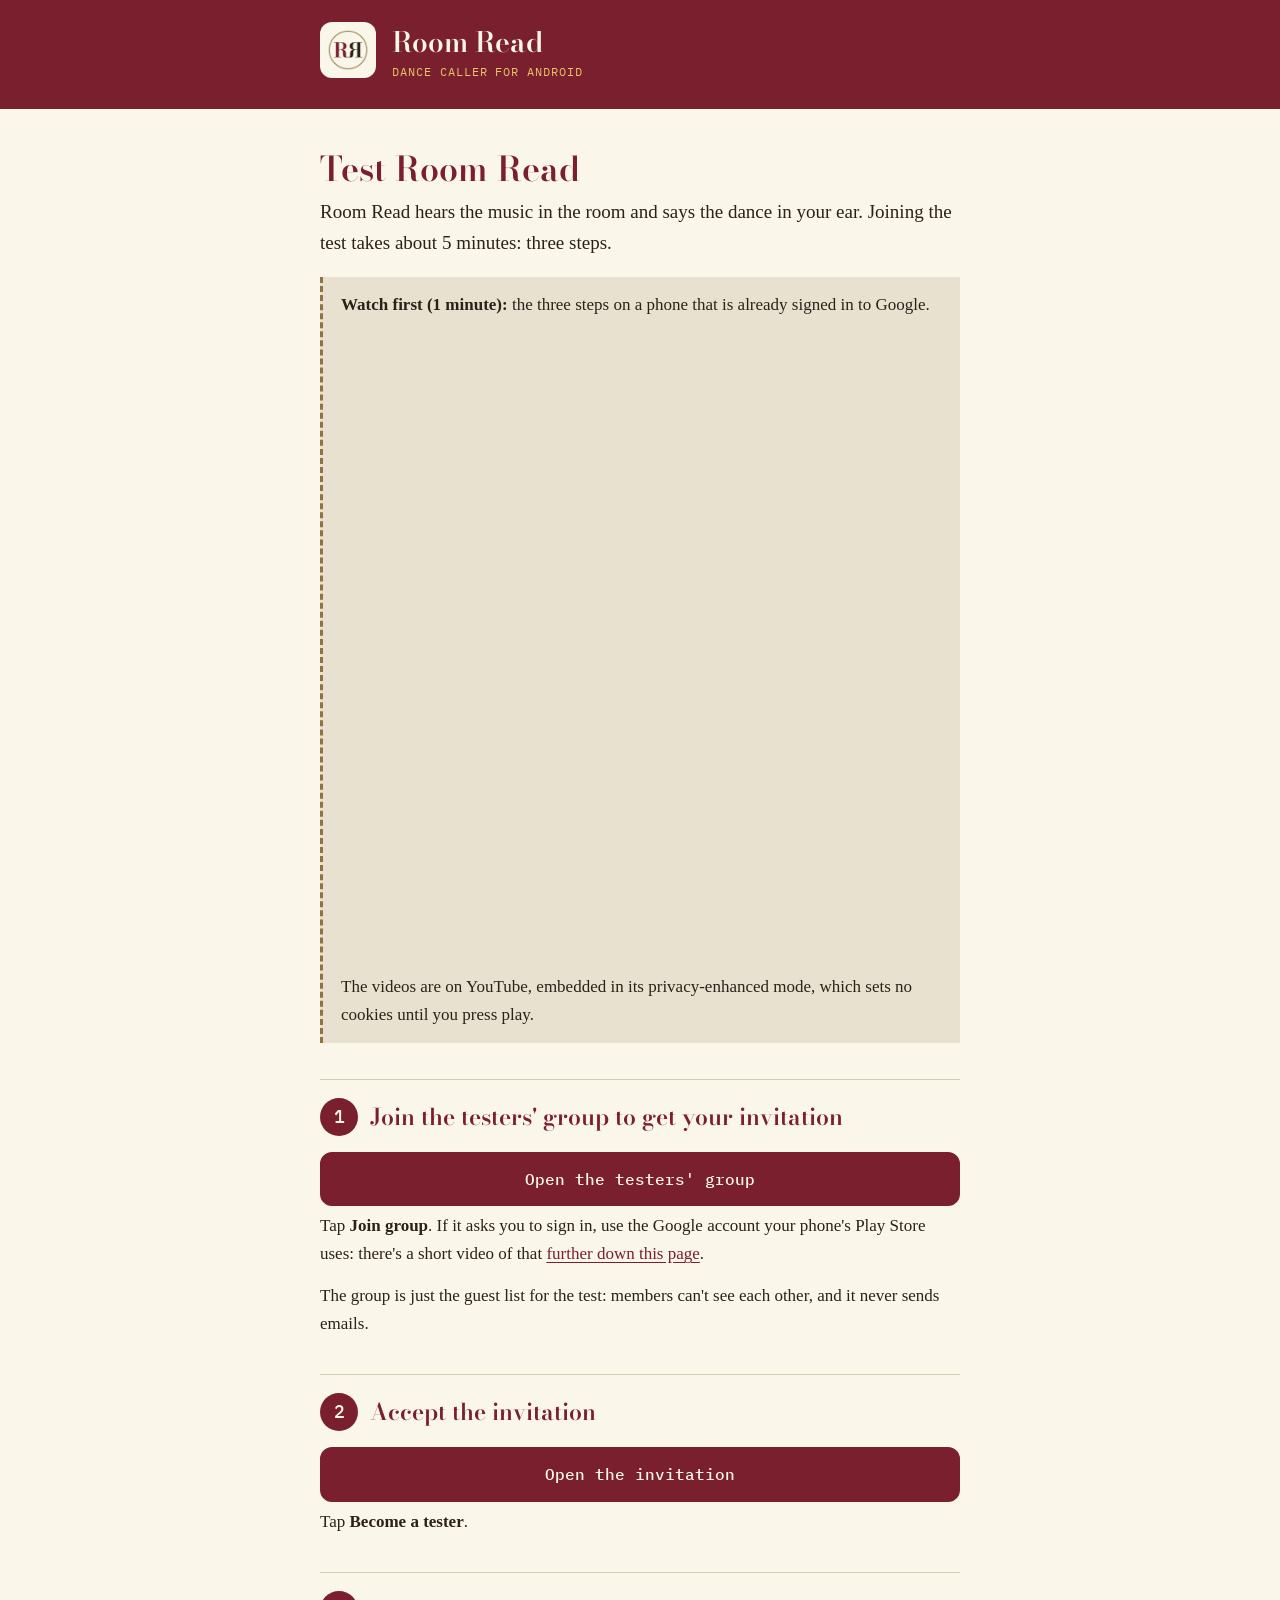
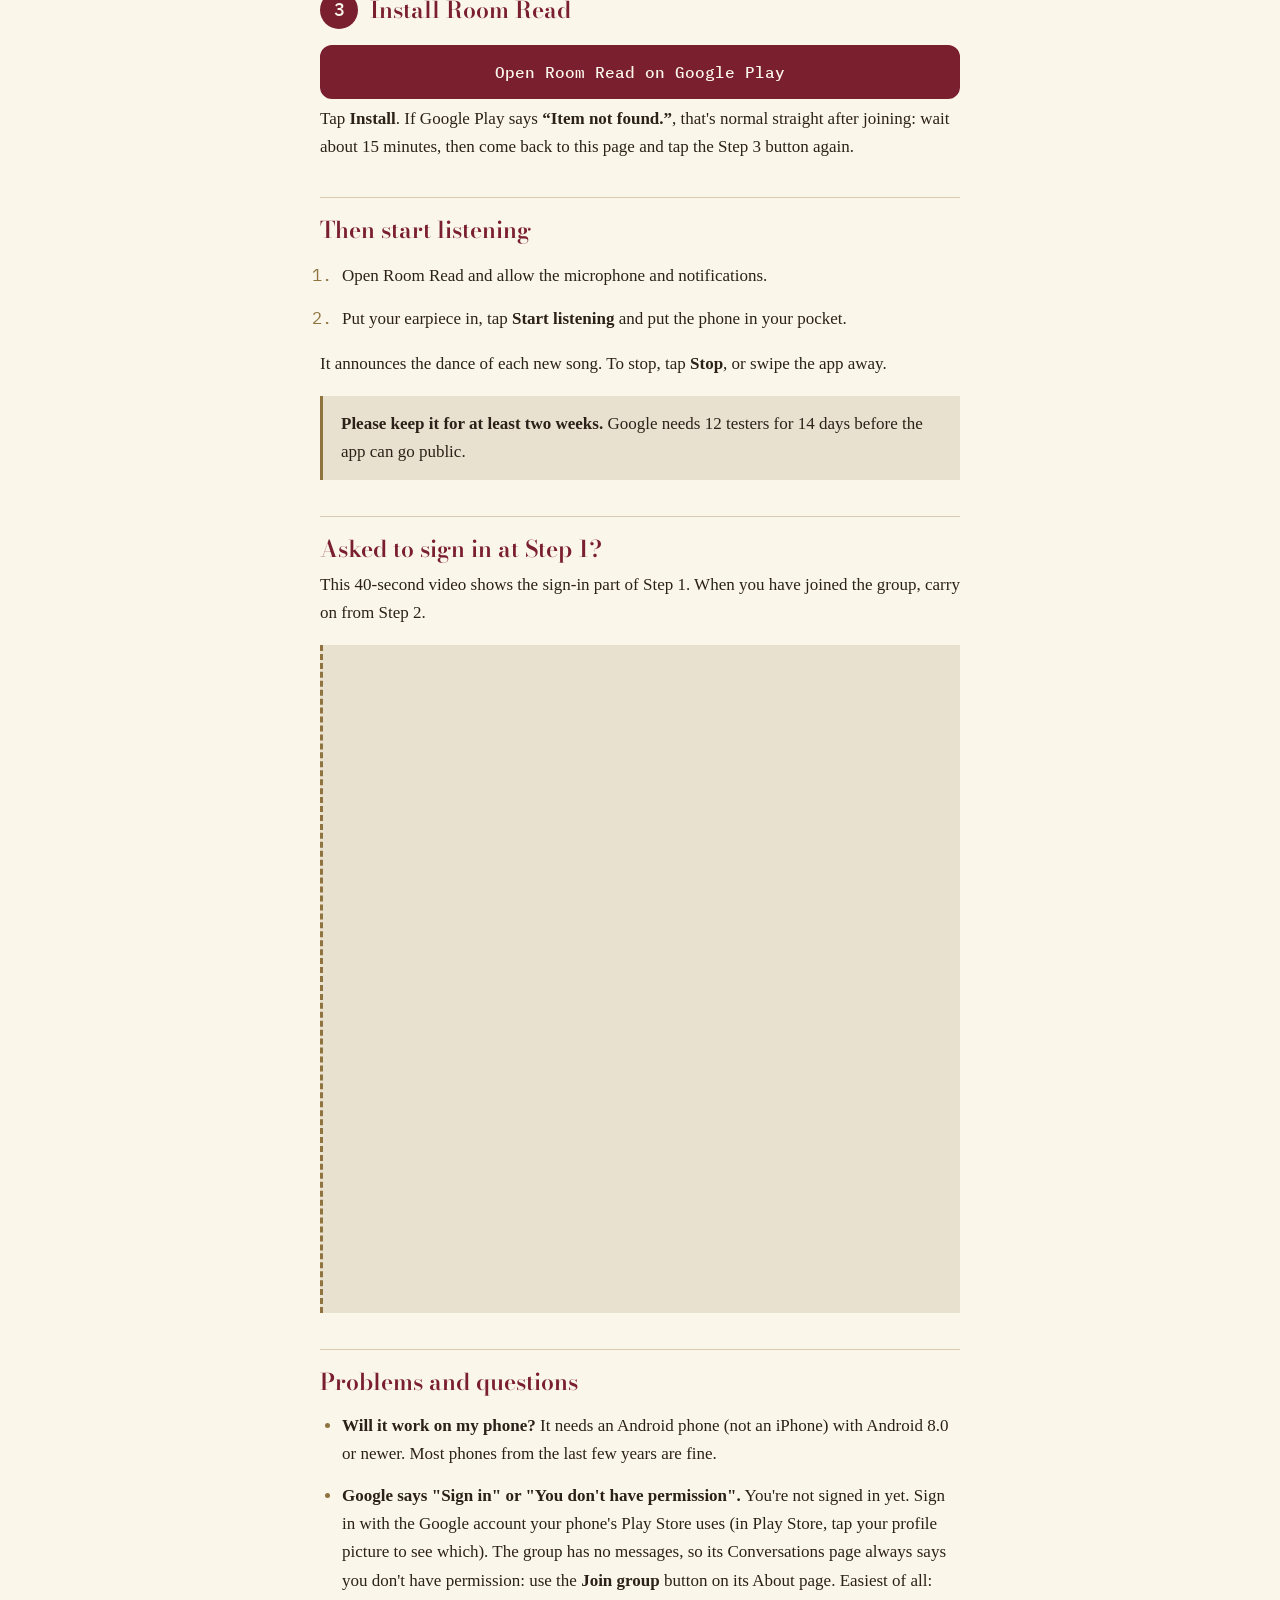
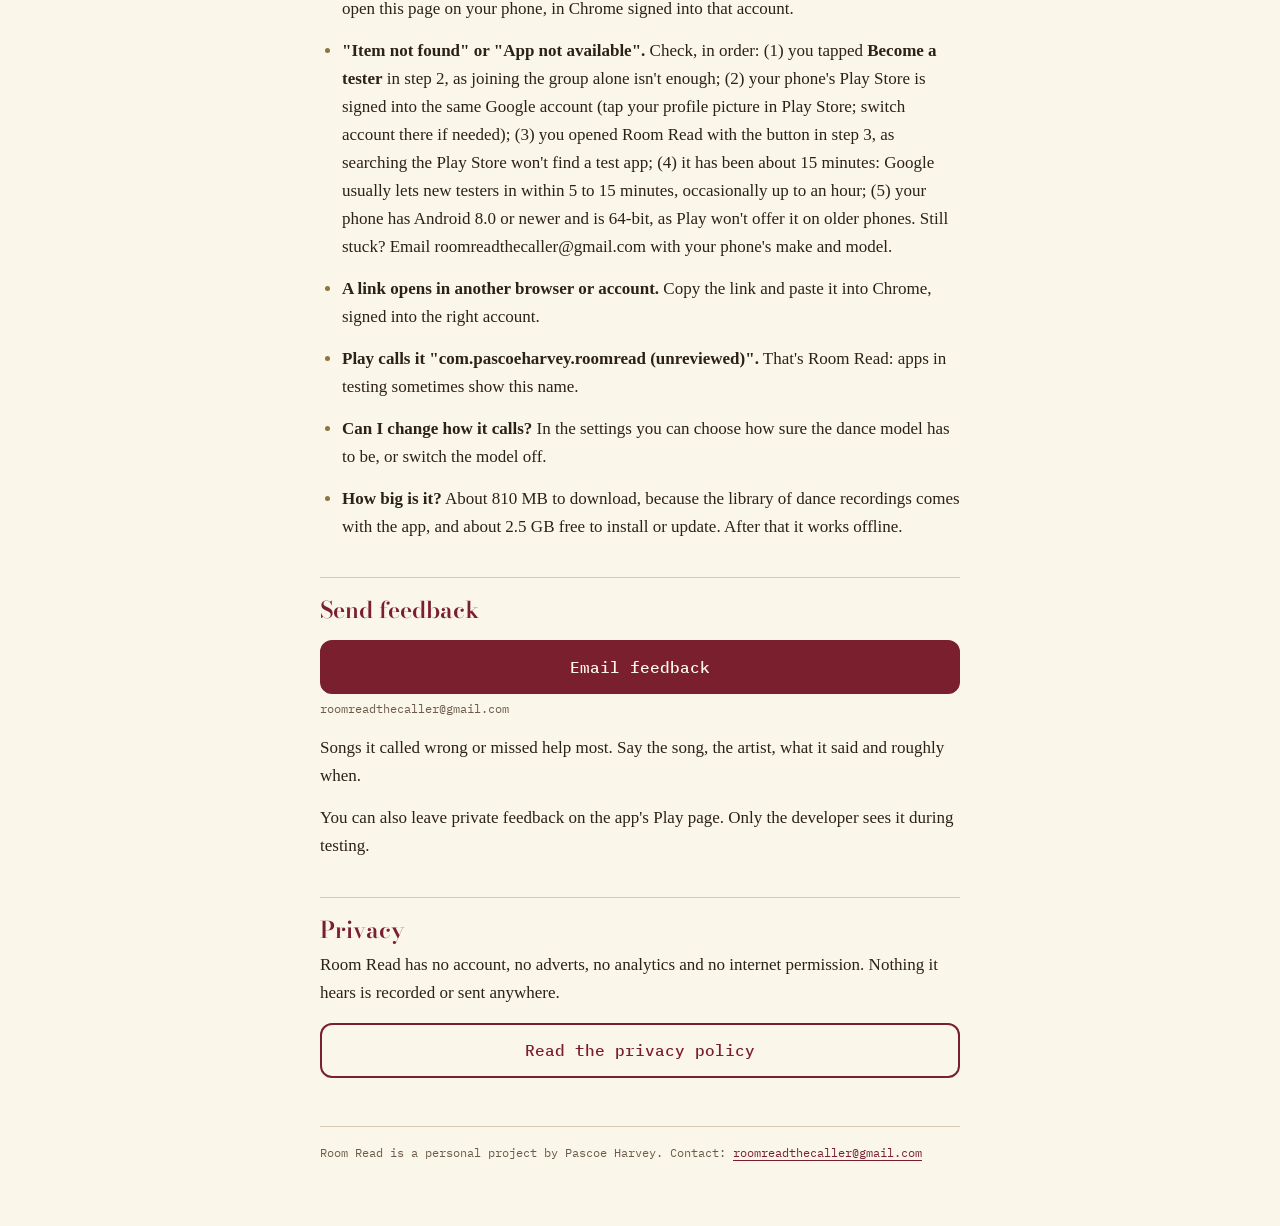
==== commit 8d99703d: "Tester guide: 0.4.4 sizes (about 810 MB, 2.5 GB free), moved to the end of the questions Co-Authored" ====
--- a/roomread/test/index.html
+++ b/roomread/test/index.html
@@ -56,12 +56,12 @@
 <h2>Problems and questions</h2>
 <ul>
 <li><strong>Will it work on my phone?</strong> It needs an Android phone (not an iPhone) with Android 8.0 or newer. Most phones from the last few years are fine.</li>
-<li><strong>How big is it?</strong> About 520 MB to download, because the library of dance recordings comes with the app, and about 2 GB free to install. After that it works offline.</li>
 <li><strong>Google says "Sign in" or "You don't have permission".</strong> You're not signed in yet. Sign in with the Google account your phone's Play Store uses (in Play Store, tap your profile picture to see which). The group has no messages, so its Conversations page always says you don't have permission: use the <strong>Join group</strong> button on its About page. Easiest of all: open this page on your phone, in Chrome signed into that account.</li>
 <li><strong>"Item not found" or "App not available".</strong> Check, in order: (1) you tapped <strong>Become a tester</strong> in step 2, as joining the group alone isn't enough; (2) your phone's Play Store is signed into the same Google account (tap your profile picture in Play Store; switch account there if needed); (3) you opened Room Read with the button in step 3, as searching the Play Store won't find a test app; (4) it has been about 15 minutes: Google usually lets new testers in within 5 to 15 minutes, occasionally up to an hour; (5) your phone has Android 8.0 or newer and is 64-bit, as Play won't offer it on older phones. Still stuck? Email roomreadthecaller@gmail.com with your phone's make and model.</li>
 <li><strong>A link opens in another browser or account.</strong> Copy the link and paste it into Chrome, signed into the right account.</li>
 <li><strong>Play calls it "com.pascoeharvey.roomread (unreviewed)".</strong> That's Room Read: apps in testing sometimes show this name.</li>
 <li><strong>Can I change how it calls?</strong> In the settings you can choose how sure the dance model has to be, or switch the model off.</li>
+<li><strong>How big is it?</strong> About 810 MB to download, because the library of dance recordings comes with the app, and about 2.5 GB free to install or update. After that it works offline.</li>
 </ul>
 
 <h2>Send feedback</h2>
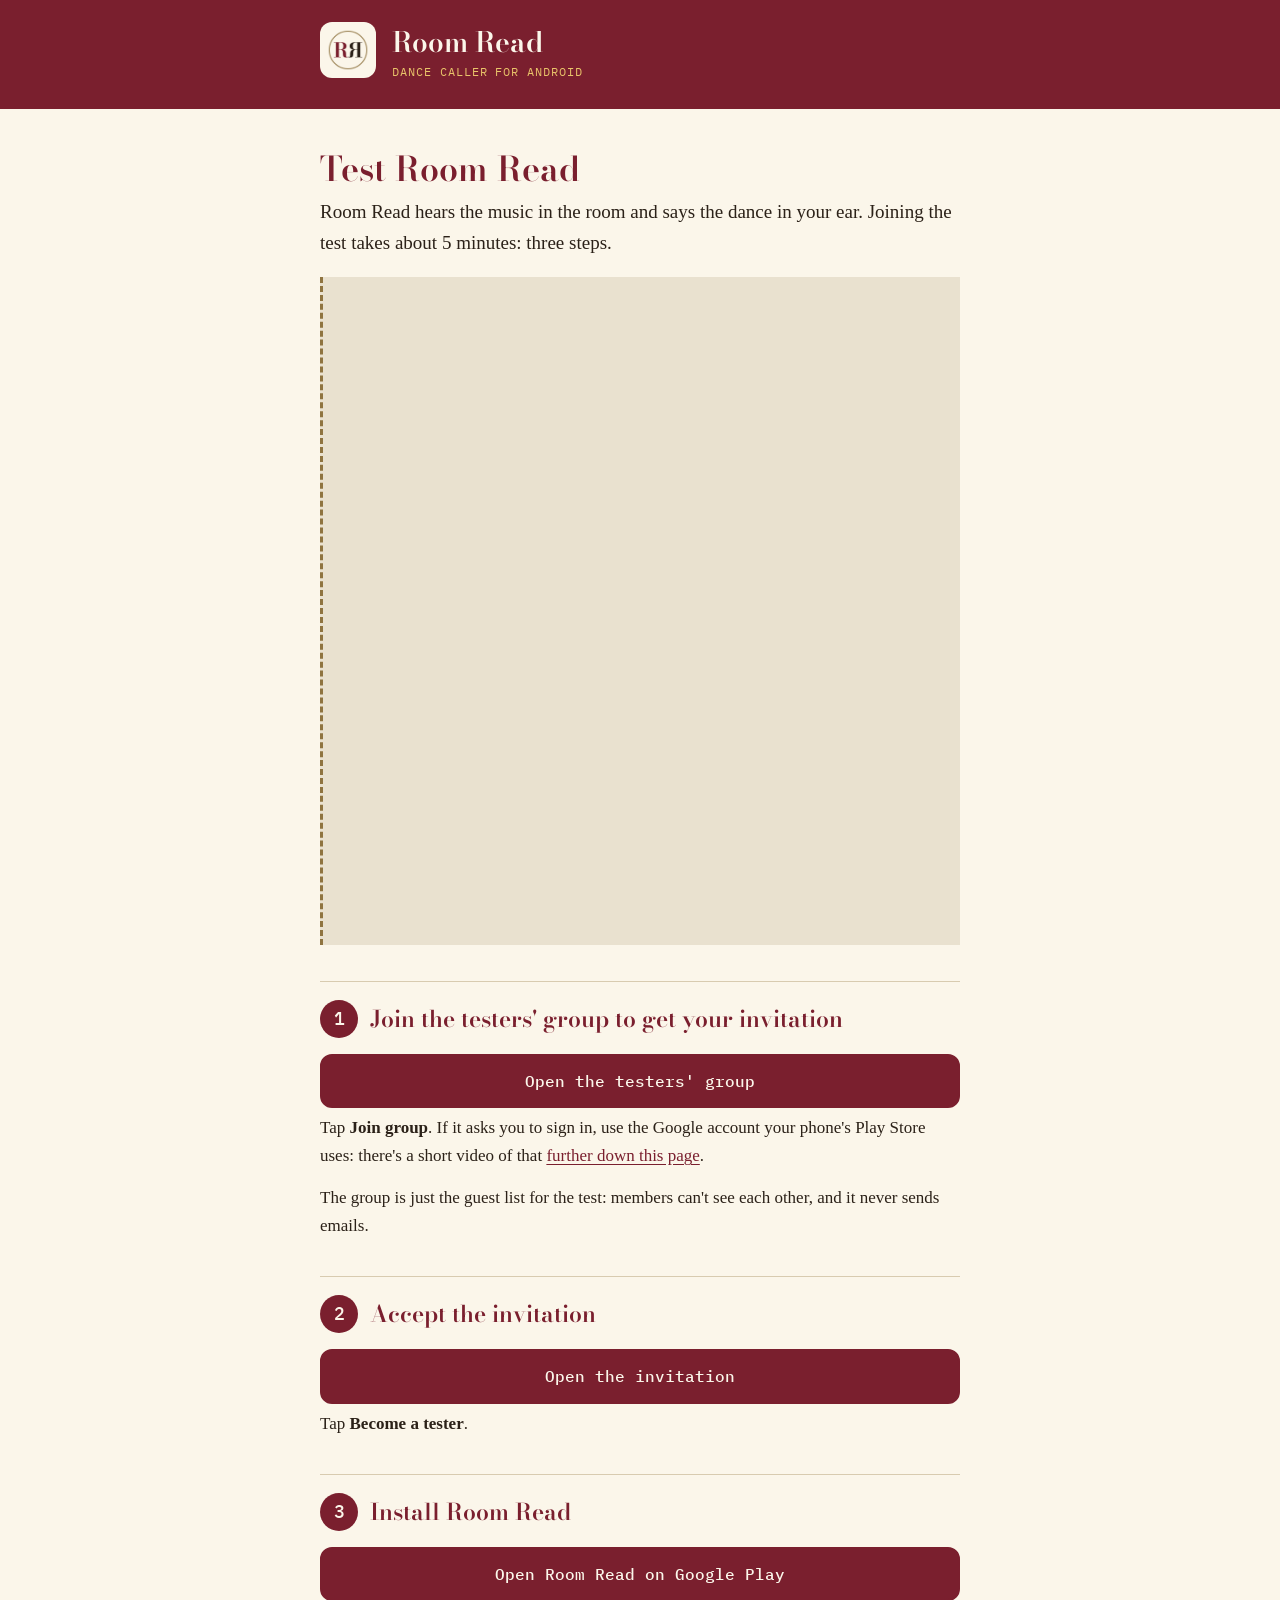
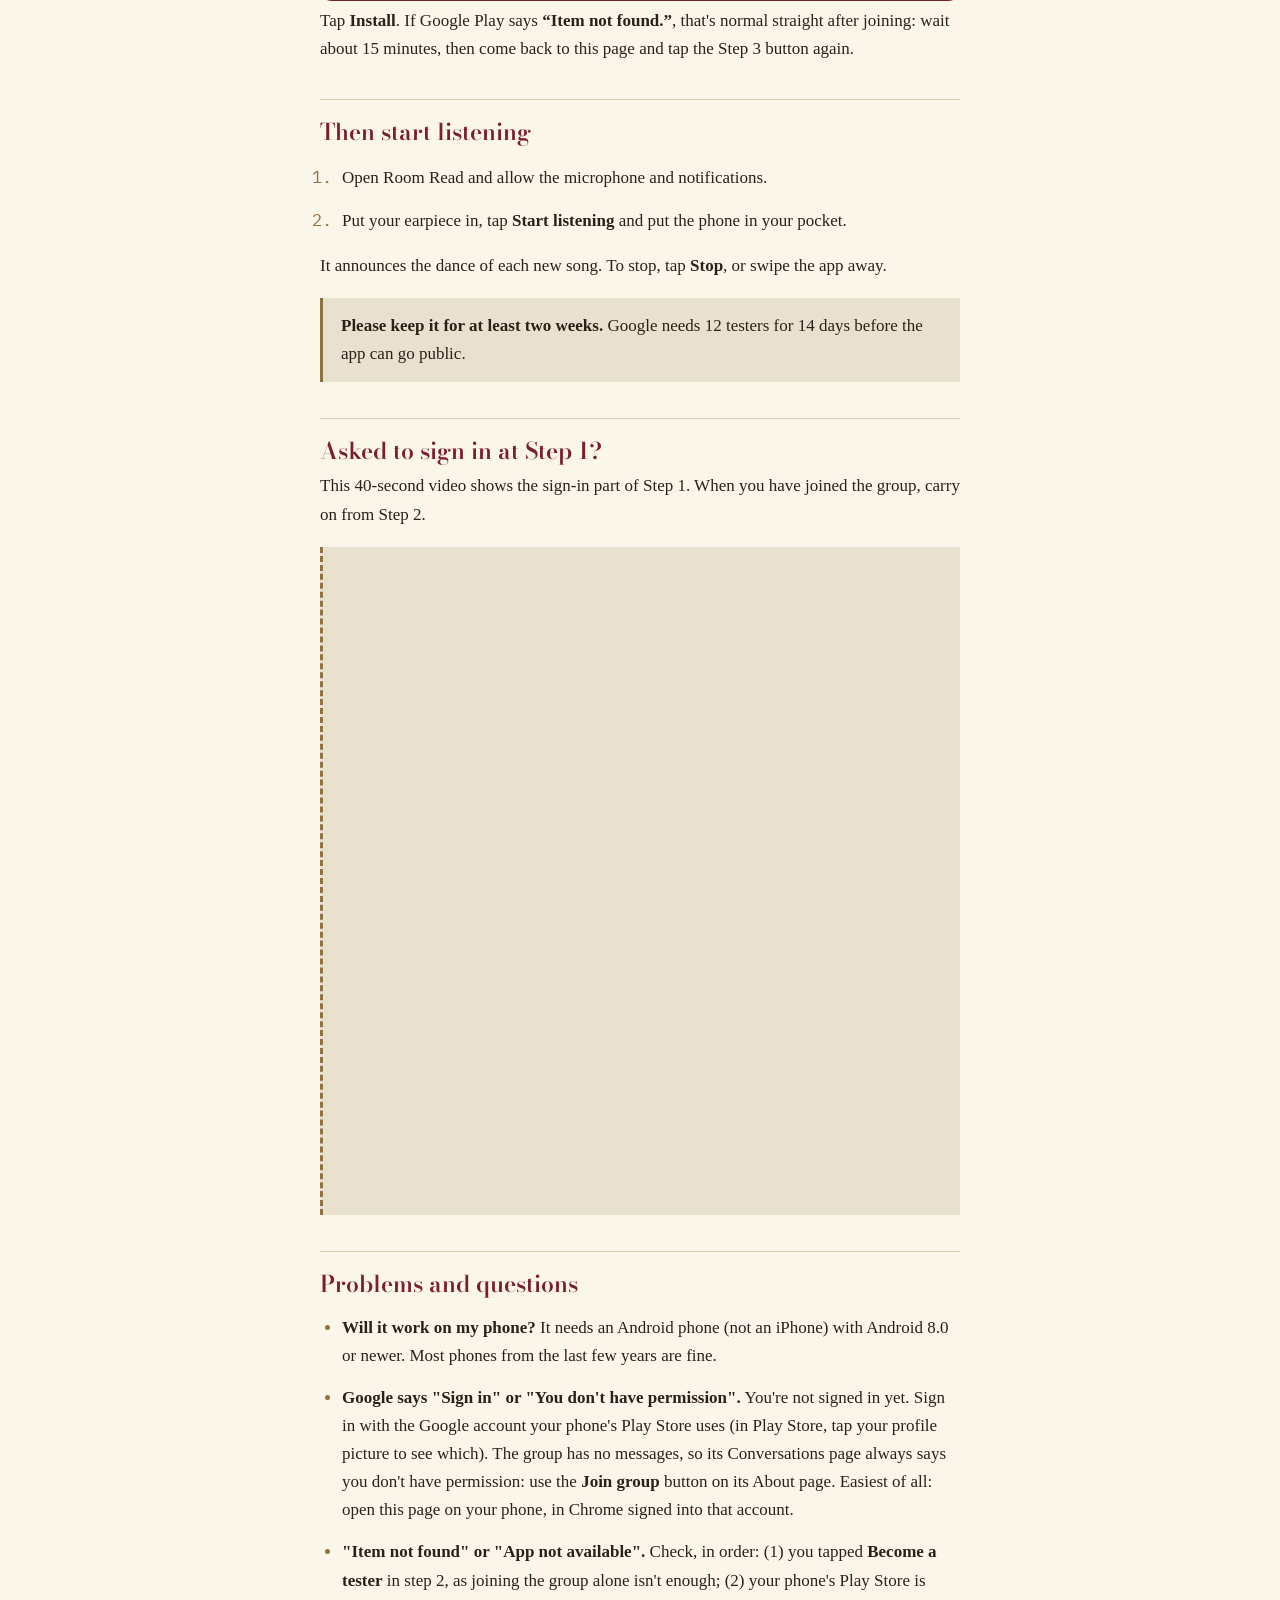
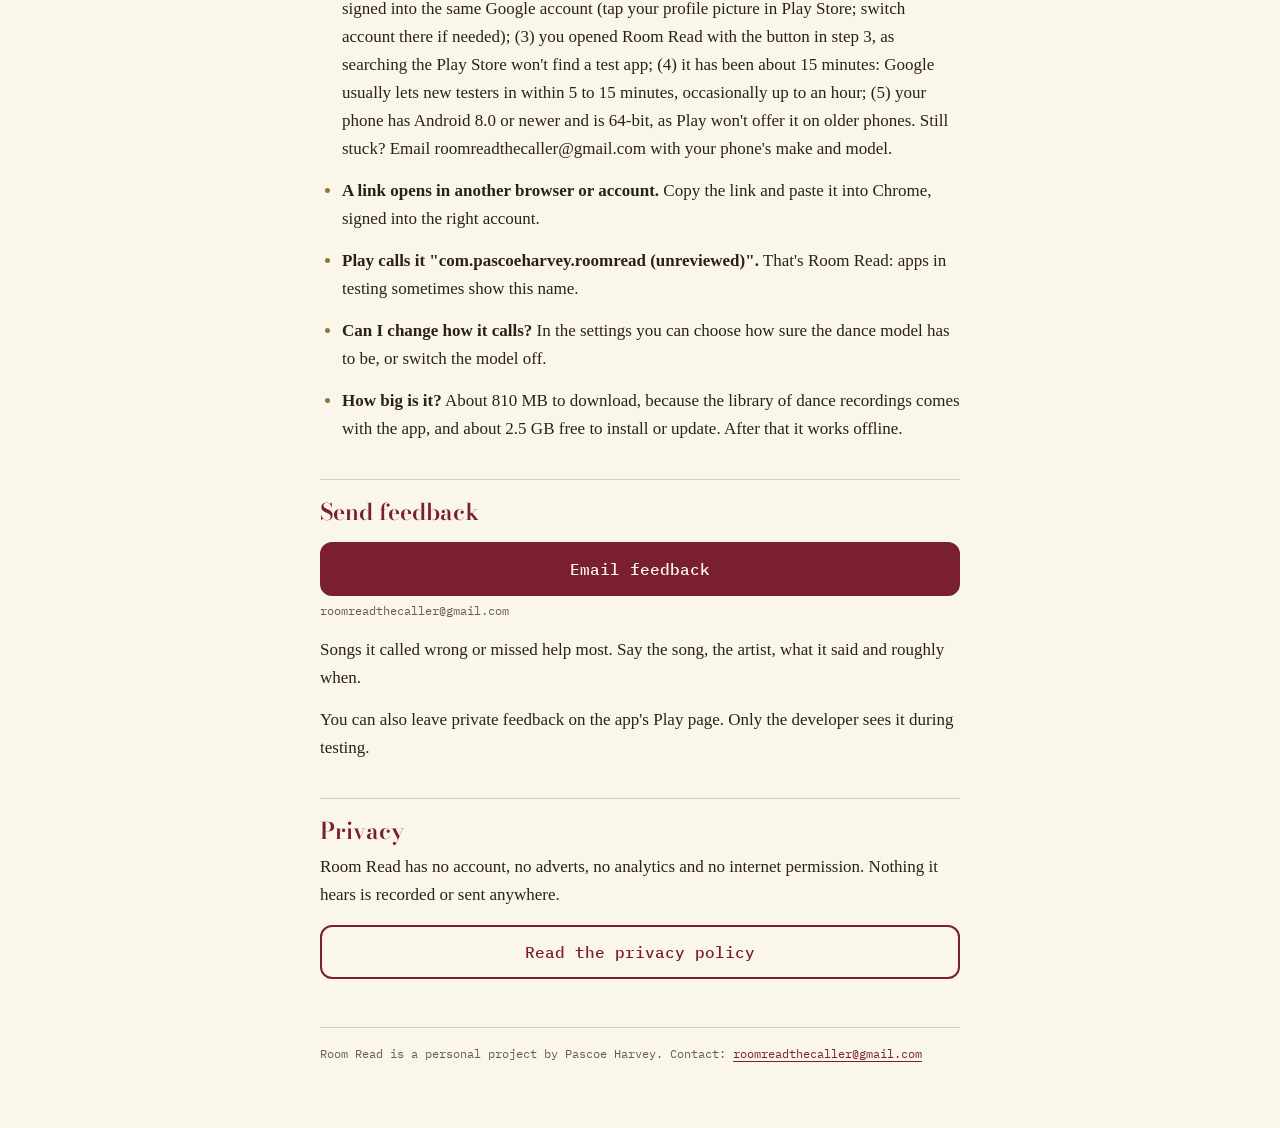
==== commit 98b2db2b: "Tester guide: drop the line above the main video and the YouTube privacy note below it Co-Authored-B" ====
--- a/roomread/test/index.html
+++ b/roomread/test/index.html
@@ -20,9 +20,7 @@
 <p class="lede">Room Read hears the music in the room and says the dance in your ear. Joining the test takes about 5 minutes: three steps.</p>
 
 <div class="card video">
-<p><strong>Watch first (1 minute):</strong> the three steps on a phone that is already signed in to Google.</p>
 <iframe src="https://www.youtube-nocookie.com/embed/ey1AMDKxgSs?rel=0" title="How to join the Room Read test" style="display:block;width:100%;max-width:360px;aspect-ratio:9/16;margin:0 auto;border:0;border-radius:12px" allow="encrypted-media; picture-in-picture; fullscreen" allowfullscreen loading="lazy"></iframe>
-<p class="small">The videos are on YouTube, embedded in its privacy-enhanced mode, which sets no cookies until you press play.</p>
 </div>
 
 <h2 class="step"><span class="n">1</span>Join the testers' group to get your invitation</h2>
